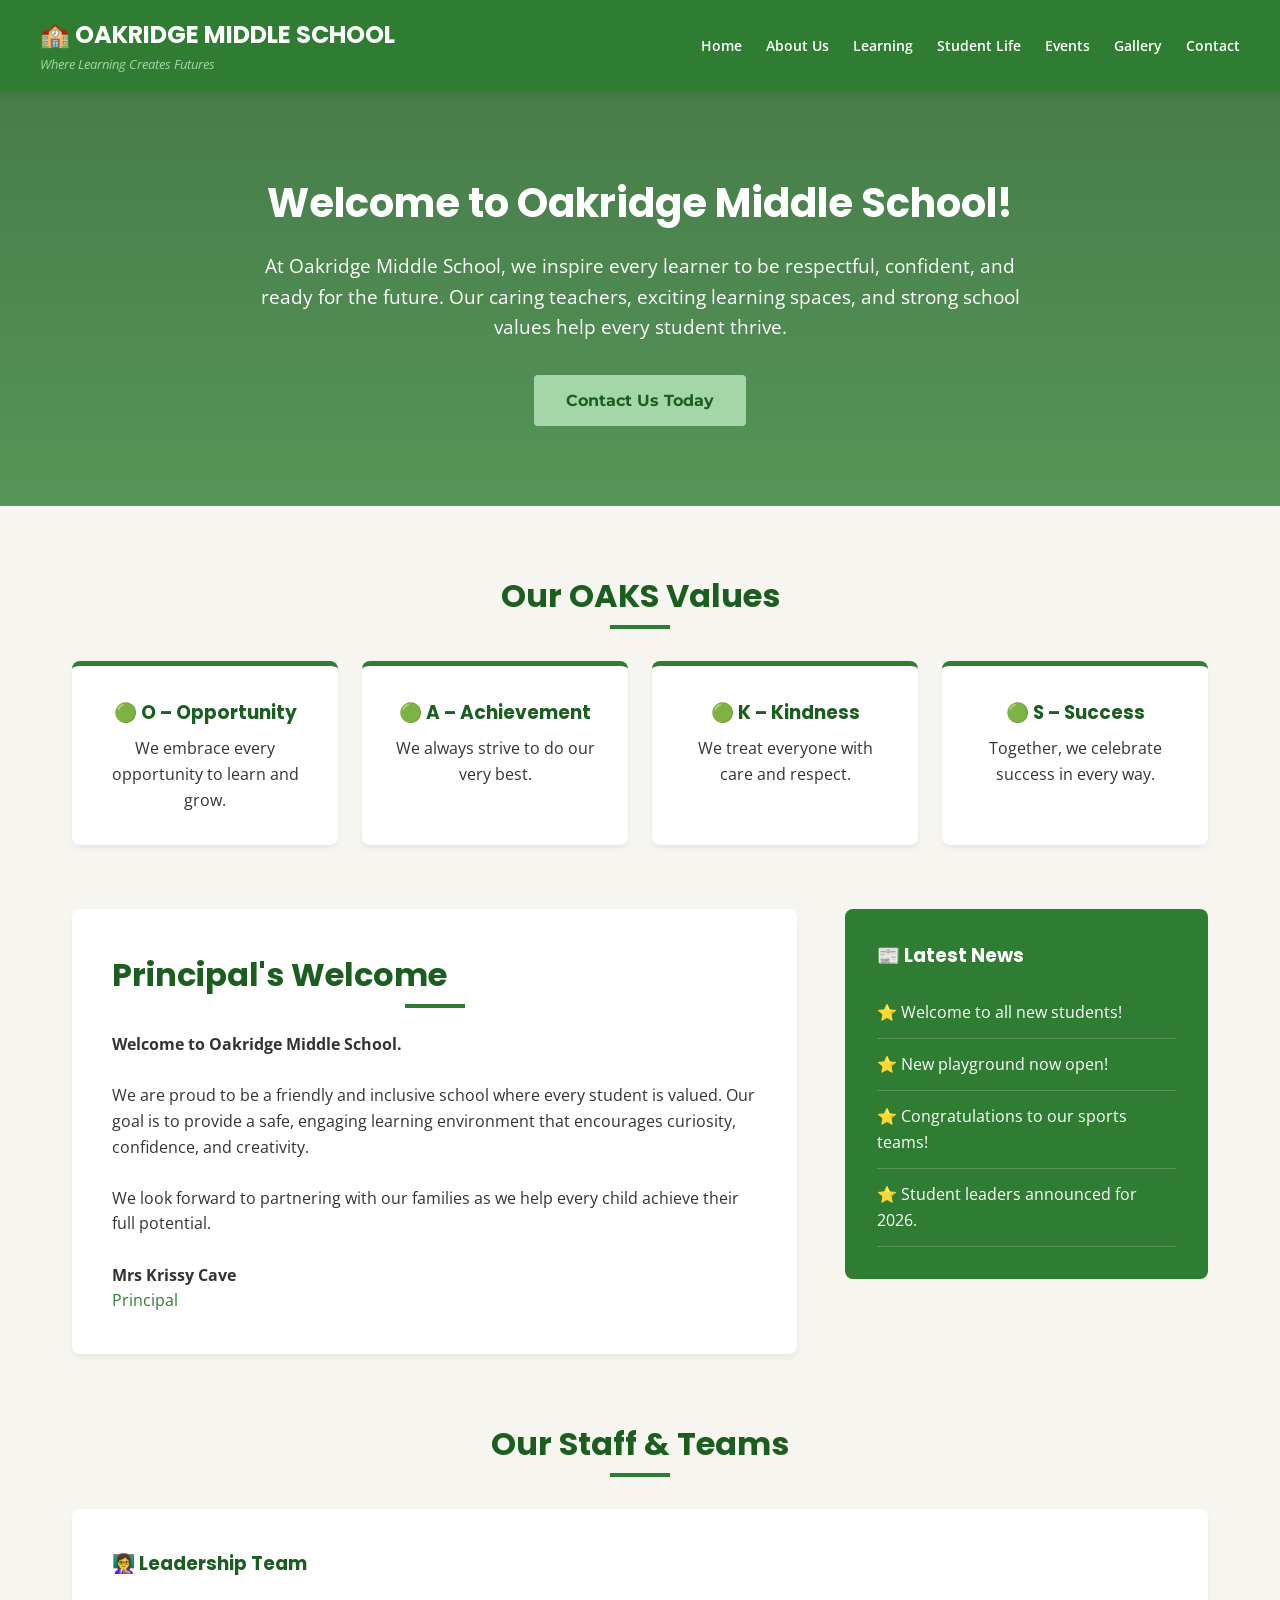
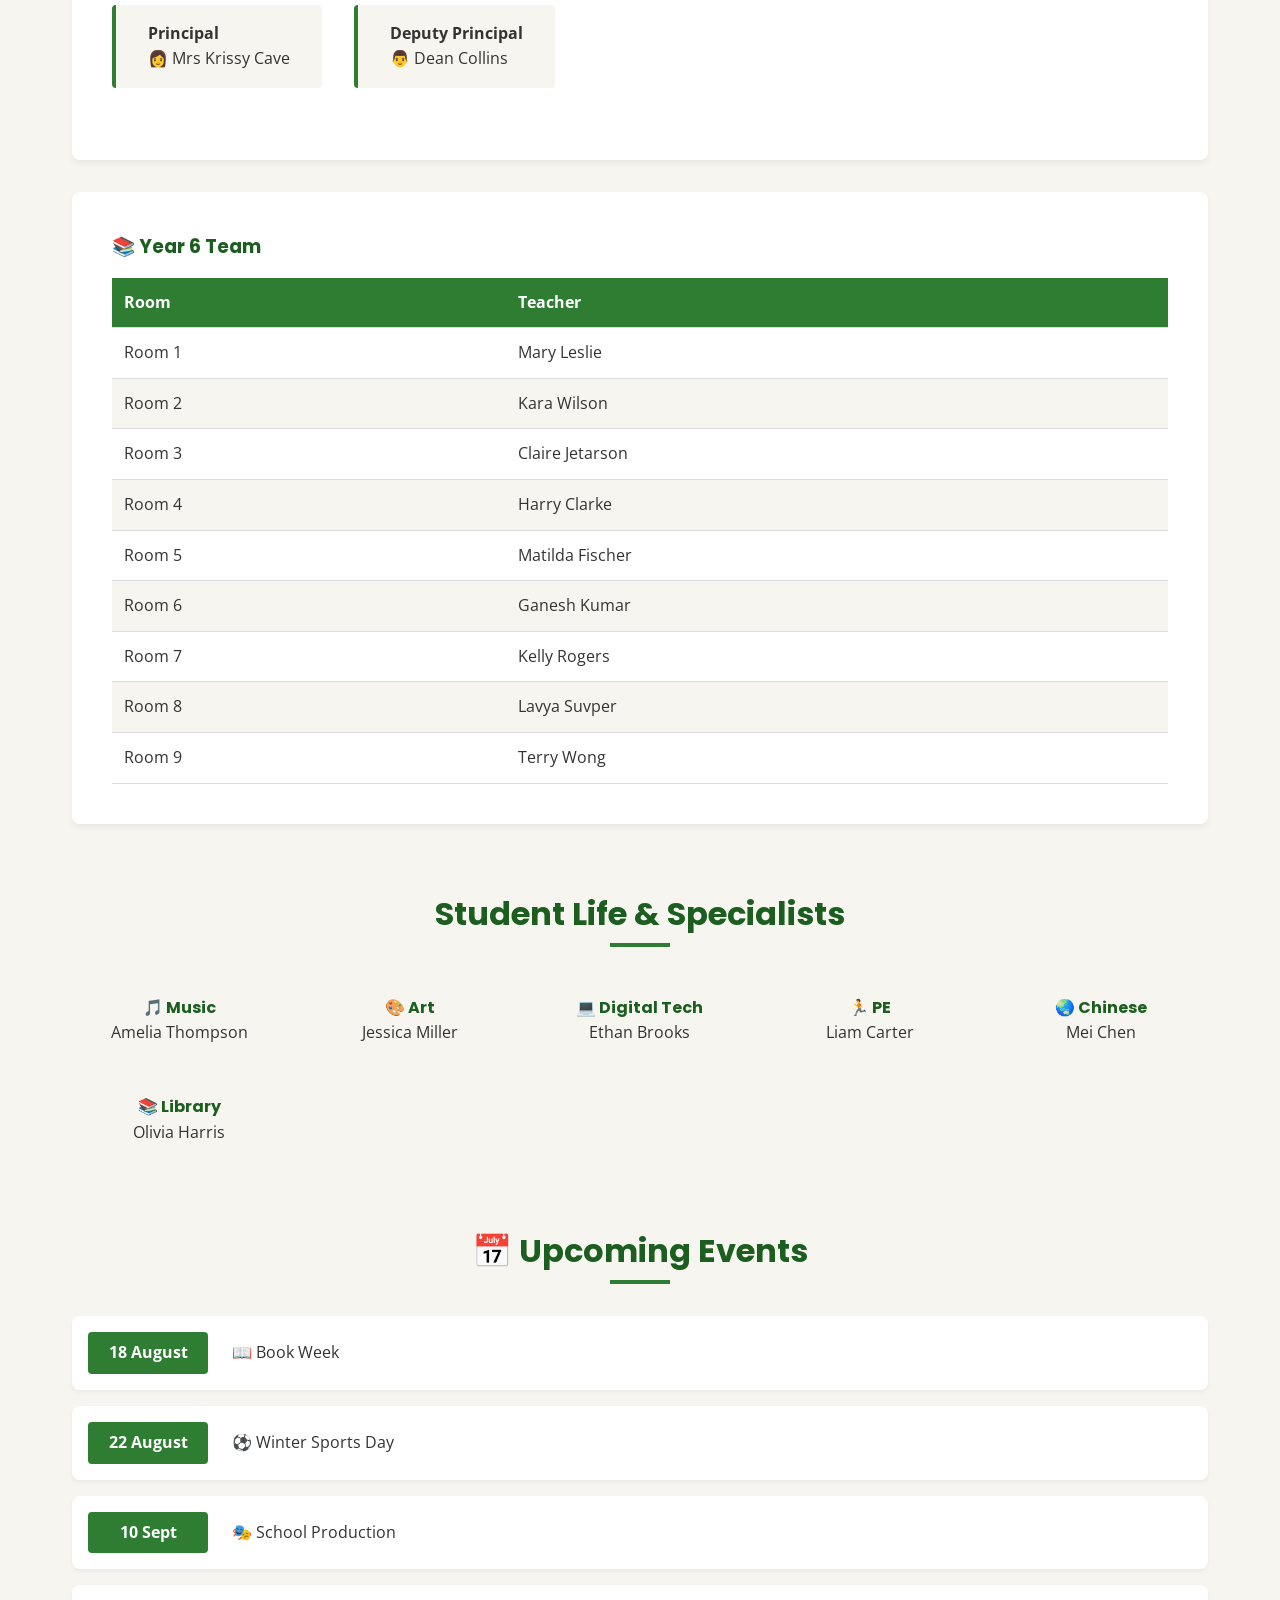
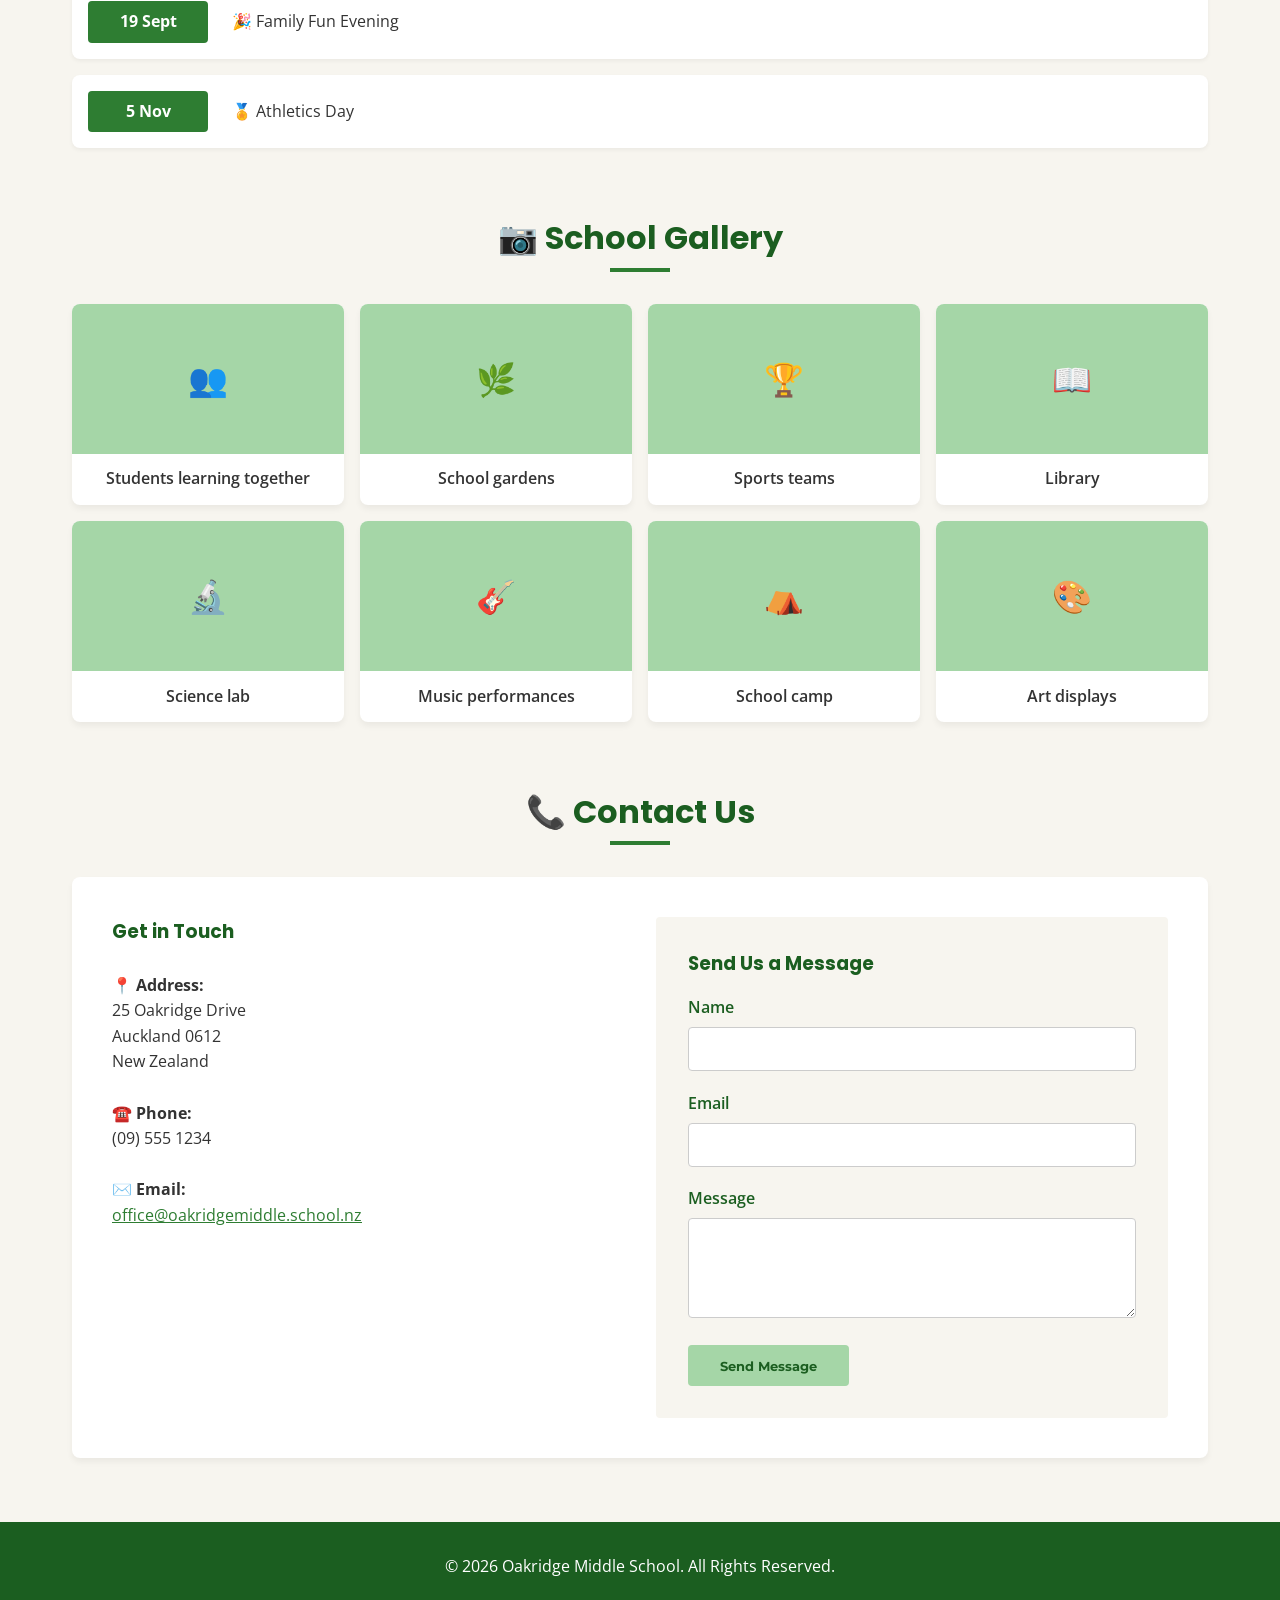
==== index.html @ cf8ebea4 "Add files via upload" ====
<!DOCTYPE html>
<html lang="en">
<head>
    <meta charset="UTF-8">
    <meta name="viewport" content="width=device-width, initial-scale=1.0">
    <title>Oakridge Middle School | Where Learning Creates Futures</title>
    <link rel="preconnect" href="https://fonts.googleapis.com">
    <link rel="preconnect" href="https://fonts.gstatic.com" crossorigin>
    <link href="https://fonts.googleapis.com/css2?family=Montserrat:wght@600&family=Open+Sans:wght@400;600&family=Poppins:wght@700&display=swap" rel="stylesheet">
    
    <style>
        /* CSS Reset & Variables */
        * {
            margin: 0;
            padding: 0;
            box-sizing: border-box;
        }
        
        :root {
            --forest-green: #2E7D32;
            --sage-green: #A5D6A7;
            --white: #FFFFFF;
            --dark-green: #1B5E20;
            --light-beige: #F7F5EF;
            --text-dark: #333333;
        }

        body {
            font-family: 'Open Sans', sans-serif;
            background-color: var(--light-beige);
            color: var(--text-dark);
            line-height: 1.6;
        }

        h1, h2, h3, h4 {
            font-family: 'Poppins', sans-serif;
            color: var(--dark-green);
        }

        /* Header & Navigation */
        header {
            background-color: var(--forest-green);
            color: var(--white);
            padding: 1rem 2rem;
            position: sticky;
            top: 0;
            z-index: 1000;
            box-shadow: 0 2px 10px rgba(0,0,0,0.1);
        }

        .header-container {
            display: flex;
            justify-content: space-between;
            align-items: center;
            max-width: 1200px;
            margin: 0 auto;
        }

        .logo h1 {
            color: var(--white);
            font-size: 1.5rem;
        }
        
        .logo p {
            font-size: 0.8rem;
            color: var(--sage-green);
            font-style: italic;
        }

        nav ul {
            display: flex;
            list-style: none;
            gap: 1.5rem;
        }

        nav a {
            color: var(--white);
            text-decoration: none;
            font-weight: 600;
            font-size: 0.9rem;
            transition: color 0.3s;
        }

        nav a:hover {
            color: var(--sage-green);
        }

        /* Hero Section */
        .hero {
            background: linear-gradient(rgba(27, 94, 32, 0.8), rgba(46, 125, 50, 0.8)), url('https://images.unsplash.com/photo-1541339907198-e08756dedf3f?ixlib=rb-4.0.3&auto=format&fit=crop&w=1200&q=80') no-repeat center center/cover;
            color: var(--white);
            text-align: center;
            padding: 5rem 2rem;
        }

        .hero h2 {
            color: var(--white);
            font-size: 2.5rem;
            margin-bottom: 1rem;
        }

        .hero p {
            font-size: 1.2rem;
            max-width: 800px;
            margin: 0 auto 2rem auto;
        }

        .btn {
            font-family: 'Montserrat', sans-serif;
            background-color: var(--sage-green);
            color: var(--dark-green);
            padding: 0.8rem 2rem;
            border: none;
            border-radius: 4px;
            text-decoration: none;
            font-weight: bold;
            cursor: pointer;
            transition: background 0.3s;
            display: inline-block;
        }

        .btn:hover {
            background-color: var(--white);
        }

        /* Main Content Structure */
        .container {
            max-width: 1200px;
            margin: 3rem auto;
            padding: 0 2rem;
        }

        section {
            margin-bottom: 4rem;
            scroll-margin-top: 100px; /* Helps with scrolling offsets */
        }

        .section-title {
            text-align: center;
            font-size: 2rem;
            margin-bottom: 2rem;
            position: relative;
            padding-bottom: 0.5rem;
        }

        .section-title::after {
            content: '';
            width: 60px;
            height: 4px;
            background-color: var(--forest-green);
            position: absolute;
            bottom: 0;
            left: 50%;
            transform: translateX(-50%);
        }

        /* Values Cards */
        .values-grid {
            display: grid;
            grid-template-columns: repeat(auto-fit, minmax(220px, 1fr));
            gap: 1.5rem;
            margin-top: 2rem;
        }

        .value-card {
            background-color: var(--white);
            padding: 2rem;
            border-radius: 8px;
            text-align: center;
            box-shadow: 0 4px 6px rgba(0,0,0,0.05);
            border-top: 5px solid var(--forest-green);
        }

        .value-card h3 {
            margin-bottom: 0.5rem;
        }

        /* Two Column Layout (Welcome & News) */
        .two-col {
            display: grid;
            grid-template-columns: 2fr 1fr;
            gap: 3rem;
        }

        @media (max-width: 768px) {
            .two-col { grid-template-columns: 1fr; }
            .header-container { flex-direction: column; gap: 1rem; text-align: center; }
            nav ul { flex-wrap: wrap; justify-content: center; }
        }

        .welcome-box {
            background: var(--white);
            padding: 2.5rem;
            border-radius: 8px;
            box-shadow: 0 4px 6px rgba(0,0,0,0.05);
        }

        .sidebar-box {
            background: var(--forest-green);
            color: var(--white);
            padding: 2rem;
            border-radius: 8px;
        }

        .sidebar-box h3 { color: var(--white); margin-bottom: 1rem; }
        
        .news-list { list-style: none; }
        .news-list li {
            padding: 0.8rem 0;
            border-bottom: 1px solid rgba(255,255,255,0.2);
        }

        /* Teams & Tables */
        .staff-section {
            background-color: var(--white);
            padding: 2.5rem;
            border-radius: 8px;
            box-shadow: 0 4px 6px rgba(0,0,0,0.05);
            margin-bottom: 2rem;
        }

        .leadership-display {
            display: flex;
            gap: 2rem;
            margin-bottom: 2rem;
            flex-wrap: wrap;
        }

        .leader-item {
            background: var(--light-beige);
            padding: 1rem 2rem;
            border-radius: 4px;
            border-left: 4px solid var(--forest-green);
        }

        .school-table {
            width: 100%;
            border-collapse: collapse;
            margin-top: 1rem;
        }

        .school-table th, .school-table td {
            padding: 0.75rem;
            text-align: left;
            border-bottom: 1px solid #ddd;
        }

        .school-table th {
            background-color: var(--forest-green);
            color: var(--white);
        }

        .school-table tr:nth-child(even) {
            background-color: var(--light-beige);
        }

        /* Specialist Teachers Grid */
        .specialist-grid {
            display: grid;
            grid-template-columns: repeat(auto-fit, minmax(180px, 1fr));
            gap: 1rem;
            margin-top: 1rem;
        }

        .spec-card {
            background: var(--light-beige);
            padding: 1rem;
            border-radius: 4px;
            text-align: center;
        }

        /* Events Timeline */
        .event-list {
            display: grid;
            gap: 1rem;
        }

        .event-item {
            display: flex;
            background: var(--white);
            padding: 1rem;
            border-radius: 8px;
            align-items: center;
            box-shadow: 0 2px 4px rgba(0,0,0,0.05);
        }

        .event-date {
            background: var(--forest-green);
            color: var(--white);
            padding: 0.5rem 1rem;
            border-radius: 4px;
            font-weight: bold;
            min-width: 120px;
            text-align: center;
            margin-right: 1.5rem;
        }

        /* Gallery Grid */
        .gallery-grid {
            display: grid;
            grid-template-columns: repeat(auto-fit, minmax(220px, 1fr));
            gap: 1rem;
        }

        .gallery-item {
            background: var(--white);
            border-radius: 8px;
            overflow: hidden;
            box-shadow: 0 4px 6px rgba(0,0,0,0.05);
            text-align: center;
        }

        .gallery-placeholder {
            background: var(--sage-green);
            height: 150px;
            display: flex;
            align-items: center;
            justify-content: center;
            color: var(--dark-green);
            font-size: 2rem;
        }

        .gallery-item p {
            padding: 0.8rem;
            font-weight: 600;
        }

        /* Contact & Footer */
        .contact-container {
            display: grid;
            grid-template-columns: 1fr 1fr;
            gap: 2rem;
            background: var(--white);
            padding: 2.5rem;
            border-radius: 8px;
            box-shadow: 0 4px 6px rgba(0,0,0,0.05);
        }

        @media (max-width: 768px) {
            .contact-container { grid-template-columns: 1fr; }
        }

        footer {
            background-color: var(--dark-green);
            color: var(--white);
            text-align: center;
            padding: 2rem;
            margin-top: 4rem;
        }

        /* Contact Form */
        .contact-form {
            background-color: var(--light-beige);
            padding: 2rem;
            border-radius: 4px;
        }

        .form-group {
            margin-bottom: 1.2rem;
        }

        .form-group label {
            display: block;
            font-weight: 600;
            margin-bottom: 0.4rem;
            color: var(--dark-green);
        }

        .form-group input,
        .form-group textarea {
            width: 100%;
            padding: 0.7rem;
            border: 1px solid #ccc;
            border-radius: 4px;
            font-family: 'Open Sans', sans-serif;
            font-size: 0.95rem;
        }

        .form-group textarea {
            resize: vertical;
            min-height: 100px;
        }

        .form-status {
            margin-top: 1rem;
            font-weight: 600;
            display: none;
        }

        .form-status.success { color: var(--forest-green); display: block; }
        .form-status.error { color: #c0392b; display: block; }
    </style>
</head>
<body>

    <header>
        <div class="header-container">
            <div class="logo">
                <h1>🏫 OAKRIDGE MIDDLE SCHOOL</h1>
                <p>Where Learning Creates Futures</p>
            </div>
            <nav>
                <ul>
                    <li><a href="#home">Home</a></li>
                    <li><a href="#about">About Us</a></li>
                    <li><a href="#learning">Learning</a></li>
                    <li><a href="#student-life">Student Life</a></li>
                    <li><a href="#events">Events</a></li>
                    <li><a href="#gallery">Gallery</a></li>
                    <li><a href="#contact">Contact</a></li>
                </ul>
            </nav>
        </div>
    </header>

    <section id="home" class="hero">
        <h2>Welcome to Oakridge Middle School!</h2>
        <p>At Oakridge Middle School, we inspire every learner to be respectful, confident, and ready for the future. Our caring teachers, exciting learning spaces, and strong school values help every student thrive.</p>
        <a href="#contact" class="btn">Contact Us Today</a>
    </section>

    <div class="container">

        <section>
            <h2 class="section-title">Our OAKS Values</h2>
            <div class="values-grid">
                <div class="value-card">
                    <h3>🟢 O – Opportunity</h3>
                    <p>We embrace every opportunity to learn and grow.</p>
                </div>
                <div class="value-card">
                    <h3>🟢 A – Achievement</h3>
                    <p>We always strive to do our very best.</p>
                </div>
                <div class="value-card">
                    <h3>🟢 K – Kindness</h3>
                    <p>We treat everyone with care and respect.</p>
                </div>
                <div class="value-card">
                    <h3>🟢 S – Success</h3>
                    <p>Together, we celebrate success in every way.</p>
                </div>
            </div>
        </section>

        <div class="two-col">
            <section id="about">
                <div class="welcome-box">
                    <h2 class="section-title" style="text-align: left; padding-bottom: 0.5rem; margin-bottom: 1.5rem;">Principal's Welcome</h2>
                    <p><strong>Welcome to Oakridge Middle School.</strong></p>
                    <br>
                    <p>We are proud to be a friendly and inclusive school where every student is valued. Our goal is to provide a safe, engaging learning environment that encourages curiosity, confidence, and creativity.</p>
                    <br>
                    <p>We look forward to partnering with our families as we help every child achieve their full potential.</p>
                    <br>
                    <p><strong>Mrs Krissy Cave</strong><br><span style="color: var(--forest-green);">Principal</span></p>
                </div>
            </section>

            <section id="news">
                <div class="sidebar-box">
                    <h3>📰 Latest News</h3>
                    <ul class="news-list">
                        <li>⭐ Welcome to all new students!</li>
                        <li>⭐ New playground now open!</li>
                        <li>⭐ Congratulations to our sports teams!</li>
                        <li>⭐ Student leaders announced for 2026.</li>
                    </ul>
                </div>
            </section>
        </div>

        <section id="learning">
            <h2 class="section-title">Our Staff & Teams</h2>
            
            <div class="staff-section">
                <h3>👩‍🏫 Leadership Team</h3>
                <br>
                <div class="leadership-display">
                    <div class="leader-item">
                        <strong>Principal</strong>
                        <p>👩 Mrs Krissy Cave</p>
                    </div>
                    <div class="leader-item">
                        <strong>Deputy Principal</strong>
                        <p>👨 Dean Collins</p>
                    </div>
                </div>
            </div>

            <div class="staff-section">
                <h3>📚 Year 6 Team</h3>
                <table class="school-table">
                    <thead>
                        <tr>
                            <th>Room</th>
                            <th>Teacher</th>
                        </tr>
                    </thead>
                    <tbody>
                        <tr><td>Room 1</td><td>Mary Leslie</td></tr>
                        <tr><td>Room 2</td><td>Kara Wilson</td></tr>
                        <tr><td>Room 3</td><td>Claire Jetarson</td></tr>
                        <tr><td>Room 4</td><td>Harry Clarke</td></tr>
                        <tr><td>Room 5</td><td>Matilda Fischer</td></tr>
                        <tr><td>Room 6</td><td>Ganesh Kumar</td></tr>
                        <tr><td>Room 7</td><td>Kelly Rogers</td></tr>
                        <tr><td>Room 8</td><td>Lavya Suvper</td></tr>
                        <tr><td>Room 9</td><td>Terry Wong</td></tr>
                    </tbody>
                </table>
            </div>
        </section>

        <section id="student-life">
            <h2 class="section-title">Student Life & Specialists</h2>
            <div class="specialist-grid">
                <div class="spec-card"><h4>🎵 Music</h4><p>Amelia Thompson</p></div>
                <div class="spec-card"><h4>🎨 Art</h4><p>Jessica Miller</p></div>
                <div class="spec-card"><h4>💻 Digital Tech</h4><p>Ethan Brooks</p></div>
                <div class="spec-card"><h4>🏃 PE</h4><p>Liam Carter</p></div>
                <div class="spec-card"><h4>🌏 Chinese</h4><p>Mei Chen</p></div>
                <div class="spec-card"><h4>📚 Library</h4><p>Olivia Harris</p></div>
            </div>
        </section>

        <section id="events">
            <h2 class="section-title">📅 Upcoming Events</h2>
            <div class="event-list">
                <div class="event-item">
                    <div class="event-date">18 August</div>
                    <div class="event-desc">📖 Book Week</div>
                </div>
                <div class="event-item">
                    <div class="event-date">22 August</div>
                    <div class="event-desc">⚽ Winter Sports Day</div>
                </div>
                <div class="event-item">
                    <div class="event-date">10 Sept</div>
                    <div class="event-desc">🎭 School Production</div>
                </div>
                <div class="event-item">
                    <div class="event-date">19 Sept</div>
                    <div class="event-desc">🎉 Family Fun Evening</div>
                </div>
                <div class="event-item">
                    <div class="event-date">5 Nov</div>
                    <div class="event-desc">🏅 Athletics Day</div>
                </div>
            </div>
        </section>

        <section id="gallery">
            <h2 class="section-title">📷 School Gallery</h2>
            <div class="gallery-grid">
                <div class="gallery-item"><div class="gallery-placeholder">👥</div><p>Students learning together</p></div>
                <div class="gallery-item"><div class="gallery-placeholder">🌿</div><p>School gardens</p></div>
                <div class="gallery-item"><div class="gallery-placeholder">🏆</div><p>Sports teams</p></div>
                <div class="gallery-item"><div class="gallery-placeholder">📖</div><p>Library</p></div>
                <div class="gallery-item"><div class="gallery-placeholder">🔬</div><p>Science lab</p></div>
                <div class="gallery-item"><div class="gallery-placeholder">🎸</div><p>Music performances</p></div>
                <div class="gallery-item"><div class="gallery-placeholder">⛺</div><p>School camp</p></div>
                <div class="gallery-item"><div class="gallery-placeholder">🎨</div><p>Art displays</p></div>
            </div>
        </section>

        <section id="contact">
            <h2 class="section-title">📞 Contact Us</h2>
            <div class="contact-container">
                <div>
                    <h3>Get in Touch</h3>
                    <br>
                    <p><strong>📍 Address:</strong><br>25 Oakridge Drive<br>Auckland 0612<br>New Zealand</p>
                    <br>
                    <p><strong>☎️ Phone:</strong><br>(09) 555 1234</p>
                    <br>
                    <p><strong>✉️ Email:</strong><br><a href="mailto:office@oakridgemiddle.school.nz" style="color: var(--forest-green);">office@oakridgemiddle.school.nz</a></p>
                </div>
                <div class="contact-form">
                    <h3 style="margin-bottom: 1rem;">Send Us a Message</h3>
                    <form id="contactForm" action="https://formspree.io/f/mlgykoay" method="POST">
                        <div class="form-group">
                            <label for="name">Name</label>
                            <input type="text" id="name" name="name" required>
                        </div>
                        <div class="form-group">
                            <label for="email">Email</label>
                            <input type="email" id="email" name="email" required>
                        </div>
                        <div class="form-group">
                            <label for="message">Message</label>
                            <textarea id="message" name="message" required></textarea>
                        </div>
                        <button type="submit" class="btn">Send Message</button>
                        <p id="formStatus" class="form-status"></p>
                    </form>
                </div>
            </div>
        </section>

    </div>

    <footer>
        <p>&copy; 2026 Oakridge Middle School. All Rights Reserved.</p>
    </footer>

    <script>
        const form = document.getElementById('contactForm');
        const status = document.getElementById('formStatus');

        form.addEventListener('submit', async function (e) {
            e.preventDefault();
            const data = new FormData(form);
            status.className = 'form-status';
            status.textContent = '';

            try {
                const response = await fetch(form.action, {
                    method: 'POST',
                    body: data,
                    headers: { 'Accept': 'application/json' }
                });

                if (response.ok) {
                    status.textContent = "Thanks! Your message has been sent — we'll get back to you soon.";
                    status.className = 'form-status success';
                    form.reset();
                } else {
                    status.textContent = "Something went wrong. Please try again or email us directly.";
                    status.className = 'form-status error';
                }
            } catch (err) {
                status.textContent = "Something went wrong. Please try again or email us directly.";
                status.className = 'form-status error';
            }
        });
    </script>

</body>
</html>
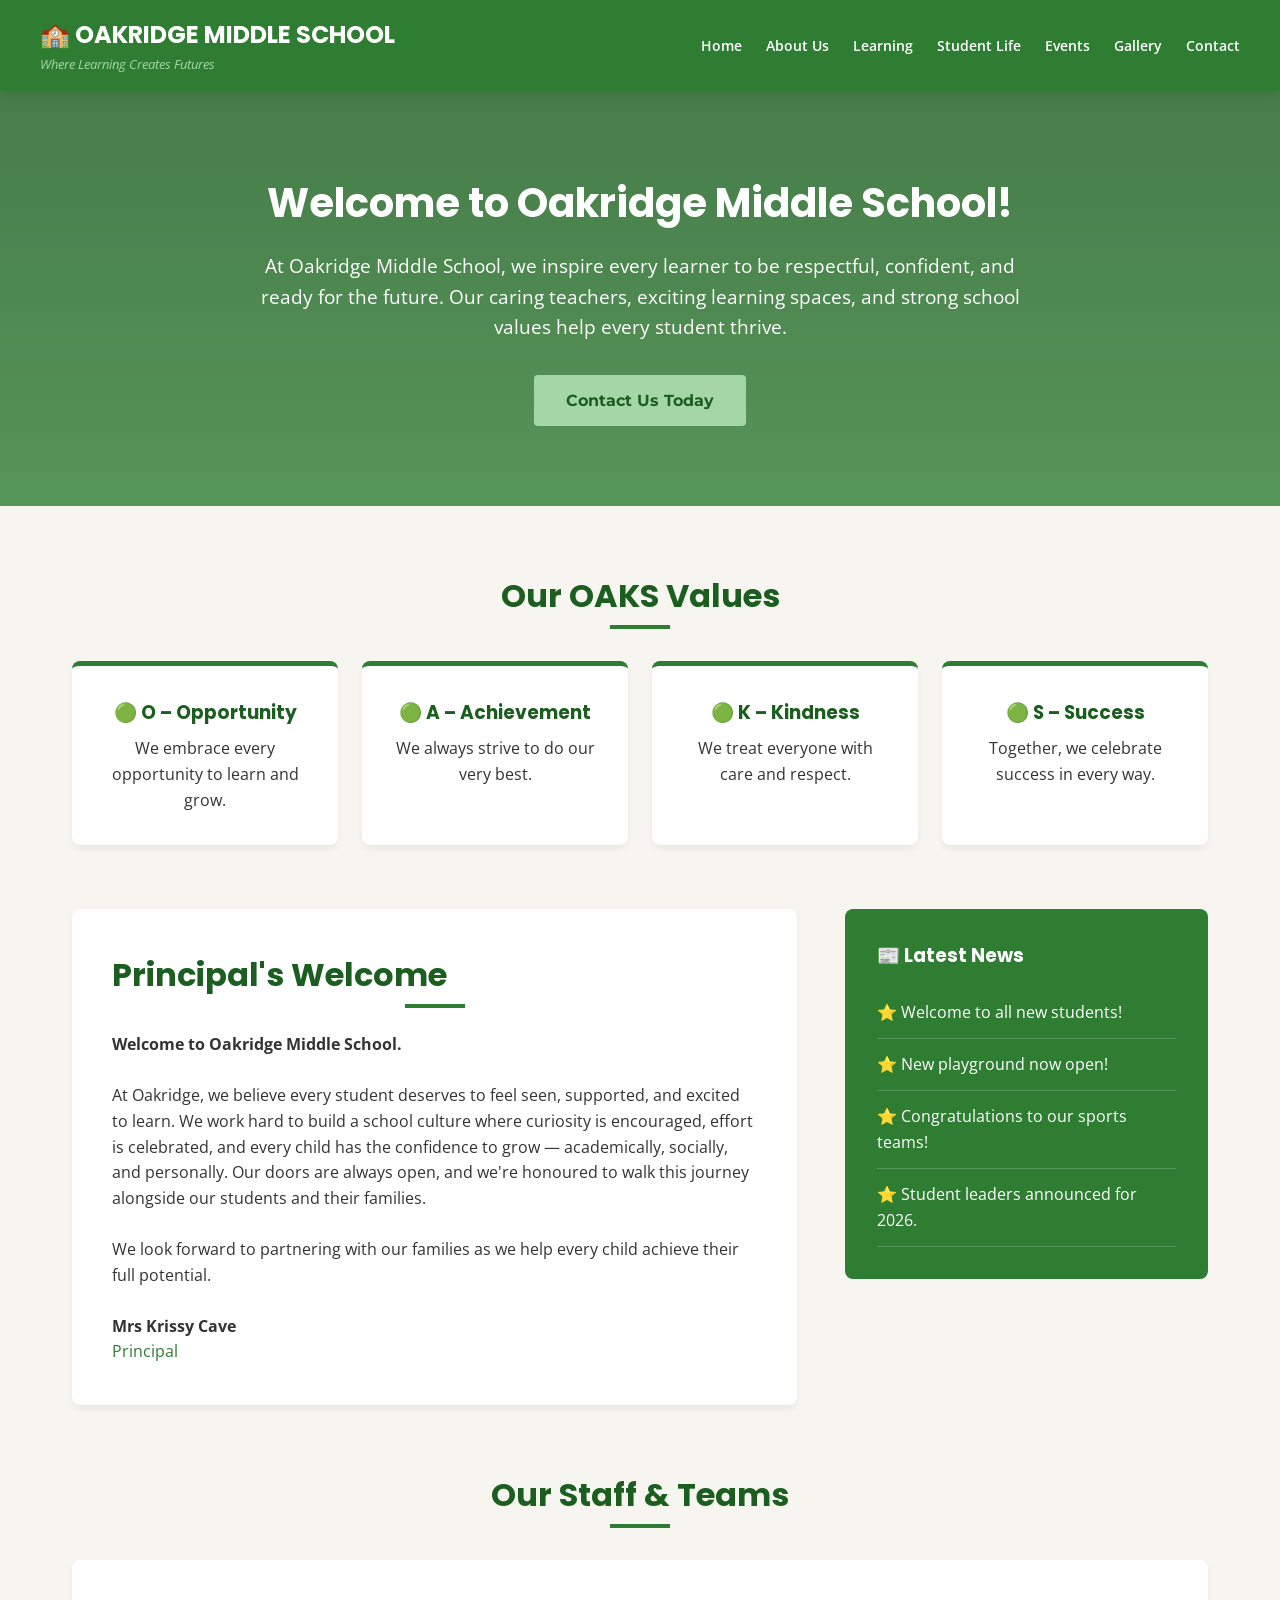
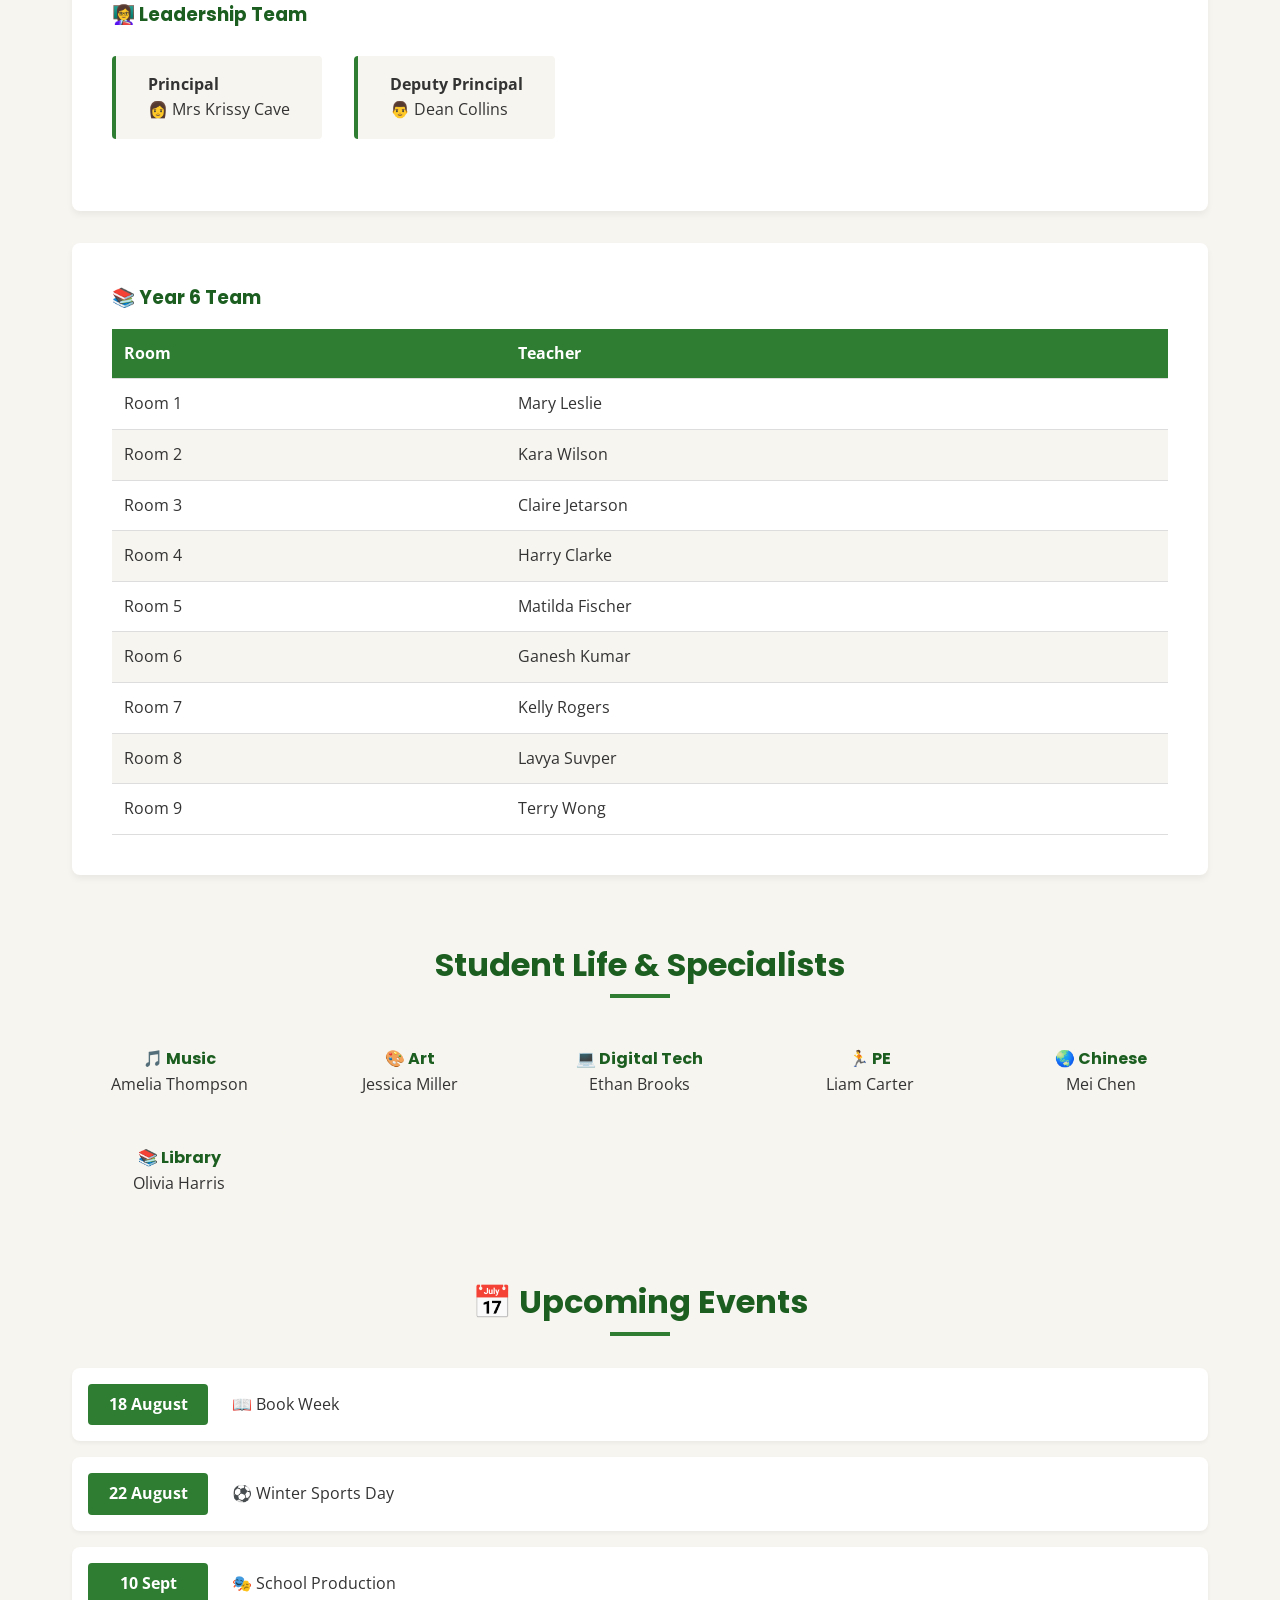
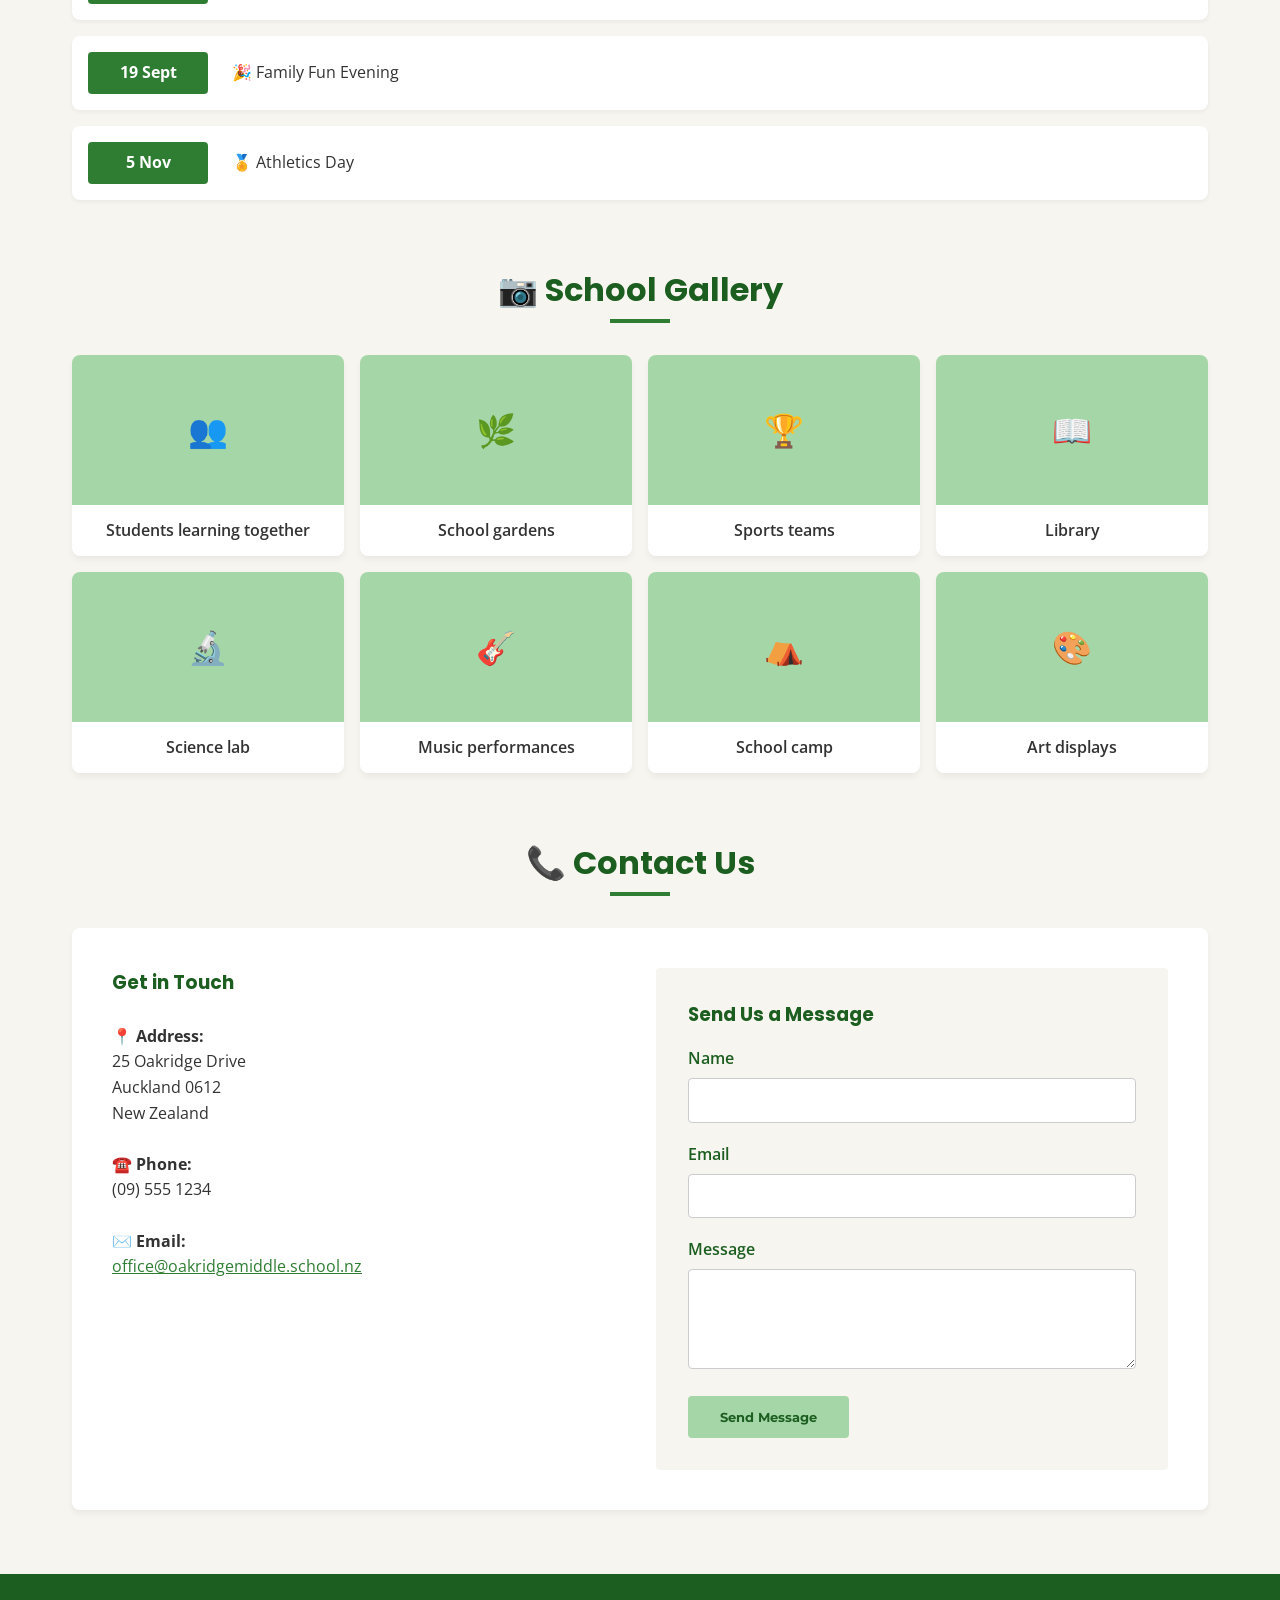
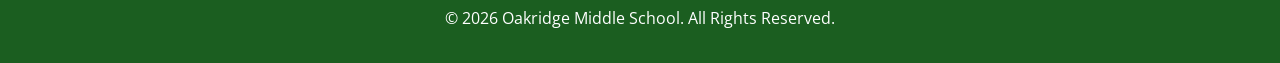
==== commit 957b7466: "Update index.html" ====
--- a/index.html
+++ b/index.html
@@ -449,7 +449,7 @@
                     <h2 class="section-title" style="text-align: left; padding-bottom: 0.5rem; margin-bottom: 1.5rem;">Principal's Welcome</h2>
                     <p><strong>Welcome to Oakridge Middle School.</strong></p>
                     <br>
-                    <p>We are proud to be a friendly and inclusive school where every student is valued. Our goal is to provide a safe, engaging learning environment that encourages curiosity, confidence, and creativity.</p>
+                    <p>At Oakridge, we believe every student deserves to feel seen, supported, and excited to learn. We work hard to build a school culture where curiosity is encouraged, effort is celebrated, and every child has the confidence to grow — academically, socially, and personally. Our doors are always open, and we're honoured to walk this journey alongside our students and their families.</p>
                     <br>
                     <p>We look forward to partnering with our families as we help every child achieve their full potential.</p>
                     <br>
@@ -637,4 +637,4 @@
     </script>
 
 </body>
-</html>+</html>
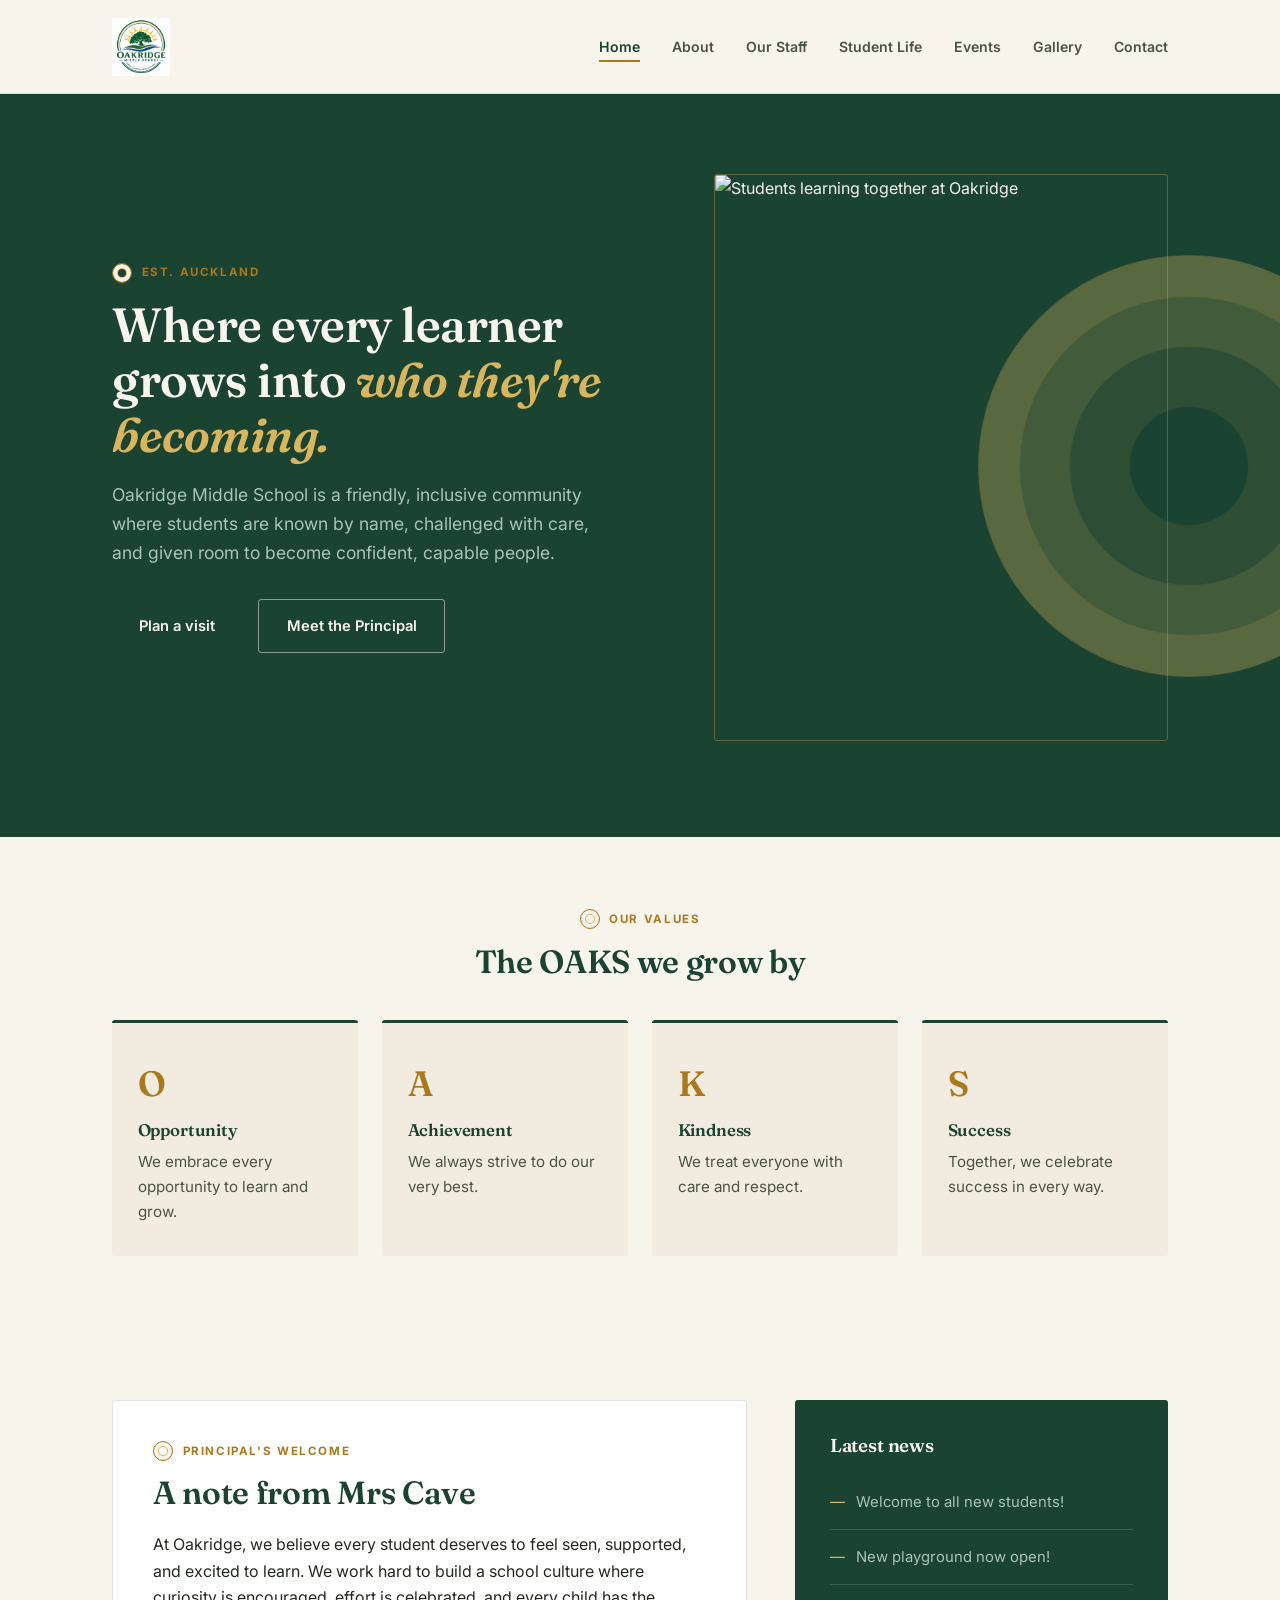
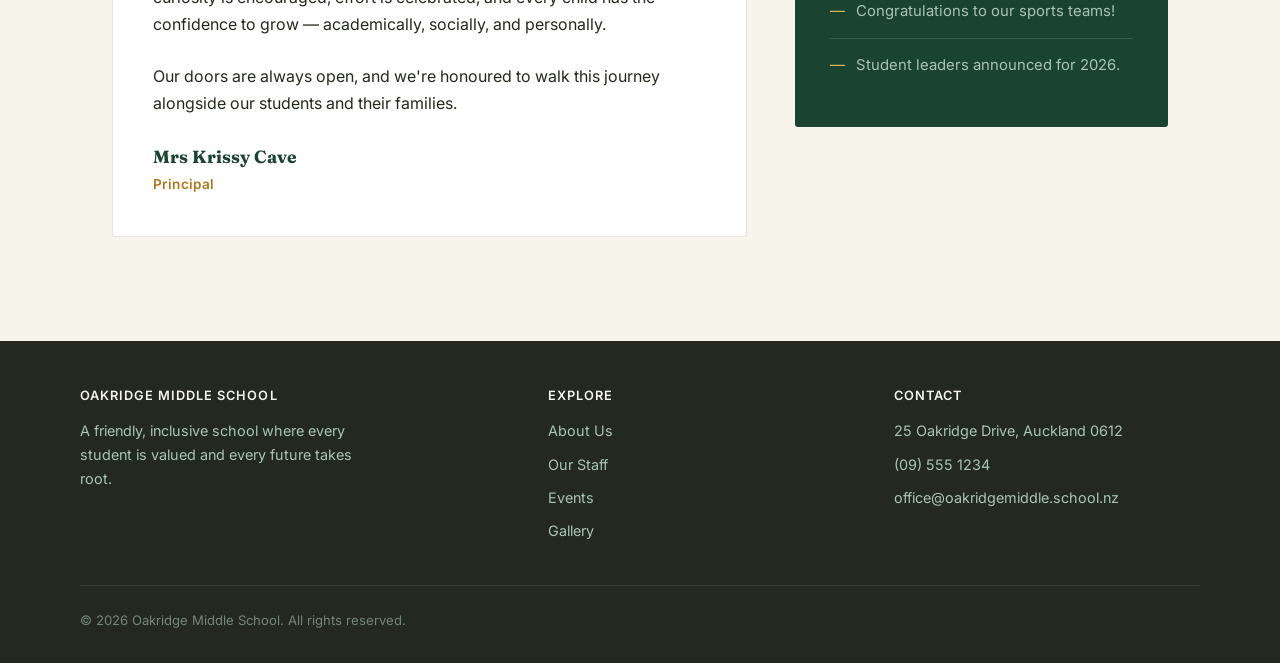
==== commit 01eb9633: "added assets" ====
--- a/index.html
+++ b/index.html
@@ -1,640 +1,137 @@
 <!DOCTYPE html>
 <html lang="en">
 <head>
-    <meta charset="UTF-8">
-    <meta name="viewport" content="width=device-width, initial-scale=1.0">
-    <title>Oakridge Middle School | Where Learning Creates Futures</title>
-    <link rel="preconnect" href="https://fonts.googleapis.com">
-    <link rel="preconnect" href="https://fonts.gstatic.com" crossorigin>
-    <link href="https://fonts.googleapis.com/css2?family=Montserrat:wght@600&family=Open+Sans:wght@400;600&family=Poppins:wght@700&display=swap" rel="stylesheet">
-    
-    <style>
-        /* CSS Reset & Variables */
-        * {
-            margin: 0;
-            padding: 0;
-            box-sizing: border-box;
-        }
-        
-        :root {
-            --forest-green: #2E7D32;
-            --sage-green: #A5D6A7;
-            --white: #FFFFFF;
-            --dark-green: #1B5E20;
-            --light-beige: #F7F5EF;
-            --text-dark: #333333;
-        }
-
-        body {
-            font-family: 'Open Sans', sans-serif;
-            background-color: var(--light-beige);
-            color: var(--text-dark);
-            line-height: 1.6;
-        }
-
-        h1, h2, h3, h4 {
-            font-family: 'Poppins', sans-serif;
-            color: var(--dark-green);
-        }
-
-        /* Header & Navigation */
-        header {
-            background-color: var(--forest-green);
-            color: var(--white);
-            padding: 1rem 2rem;
-            position: sticky;
-            top: 0;
-            z-index: 1000;
-            box-shadow: 0 2px 10px rgba(0,0,0,0.1);
-        }
-
-        .header-container {
-            display: flex;
-            justify-content: space-between;
-            align-items: center;
-            max-width: 1200px;
-            margin: 0 auto;
-        }
-
-        .logo h1 {
-            color: var(--white);
-            font-size: 1.5rem;
-        }
-        
-        .logo p {
-            font-size: 0.8rem;
-            color: var(--sage-green);
-            font-style: italic;
-        }
-
-        nav ul {
-            display: flex;
-            list-style: none;
-            gap: 1.5rem;
-        }
-
-        nav a {
-            color: var(--white);
-            text-decoration: none;
-            font-weight: 600;
-            font-size: 0.9rem;
-            transition: color 0.3s;
-        }
-
-        nav a:hover {
-            color: var(--sage-green);
-        }
-
-        /* Hero Section */
-        .hero {
-            background: linear-gradient(rgba(27, 94, 32, 0.8), rgba(46, 125, 50, 0.8)), url('https://images.unsplash.com/photo-1541339907198-e08756dedf3f?ixlib=rb-4.0.3&auto=format&fit=crop&w=1200&q=80') no-repeat center center/cover;
-            color: var(--white);
-            text-align: center;
-            padding: 5rem 2rem;
-        }
-
-        .hero h2 {
-            color: var(--white);
-            font-size: 2.5rem;
-            margin-bottom: 1rem;
-        }
-
-        .hero p {
-            font-size: 1.2rem;
-            max-width: 800px;
-            margin: 0 auto 2rem auto;
-        }
-
-        .btn {
-            font-family: 'Montserrat', sans-serif;
-            background-color: var(--sage-green);
-            color: var(--dark-green);
-            padding: 0.8rem 2rem;
-            border: none;
-            border-radius: 4px;
-            text-decoration: none;
-            font-weight: bold;
-            cursor: pointer;
-            transition: background 0.3s;
-            display: inline-block;
-        }
-
-        .btn:hover {
-            background-color: var(--white);
-        }
-
-        /* Main Content Structure */
-        .container {
-            max-width: 1200px;
-            margin: 3rem auto;
-            padding: 0 2rem;
-        }
-
-        section {
-            margin-bottom: 4rem;
-            scroll-margin-top: 100px; /* Helps with scrolling offsets */
-        }
-
-        .section-title {
-            text-align: center;
-            font-size: 2rem;
-            margin-bottom: 2rem;
-            position: relative;
-            padding-bottom: 0.5rem;
-        }
-
-        .section-title::after {
-            content: '';
-            width: 60px;
-            height: 4px;
-            background-color: var(--forest-green);
-            position: absolute;
-            bottom: 0;
-            left: 50%;
-            transform: translateX(-50%);
-        }
-
-        /* Values Cards */
-        .values-grid {
-            display: grid;
-            grid-template-columns: repeat(auto-fit, minmax(220px, 1fr));
-            gap: 1.5rem;
-            margin-top: 2rem;
-        }
-
-        .value-card {
-            background-color: var(--white);
-            padding: 2rem;
-            border-radius: 8px;
-            text-align: center;
-            box-shadow: 0 4px 6px rgba(0,0,0,0.05);
-            border-top: 5px solid var(--forest-green);
-        }
-
-        .value-card h3 {
-            margin-bottom: 0.5rem;
-        }
-
-        /* Two Column Layout (Welcome & News) */
-        .two-col {
-            display: grid;
-            grid-template-columns: 2fr 1fr;
-            gap: 3rem;
-        }
-
-        @media (max-width: 768px) {
-            .two-col { grid-template-columns: 1fr; }
-            .header-container { flex-direction: column; gap: 1rem; text-align: center; }
-            nav ul { flex-wrap: wrap; justify-content: center; }
-        }
-
-        .welcome-box {
-            background: var(--white);
-            padding: 2.5rem;
-            border-radius: 8px;
-            box-shadow: 0 4px 6px rgba(0,0,0,0.05);
-        }
-
-        .sidebar-box {
-            background: var(--forest-green);
-            color: var(--white);
-            padding: 2rem;
-            border-radius: 8px;
-        }
-
-        .sidebar-box h3 { color: var(--white); margin-bottom: 1rem; }
-        
-        .news-list { list-style: none; }
-        .news-list li {
-            padding: 0.8rem 0;
-            border-bottom: 1px solid rgba(255,255,255,0.2);
-        }
-
-        /* Teams & Tables */
-        .staff-section {
-            background-color: var(--white);
-            padding: 2.5rem;
-            border-radius: 8px;
-            box-shadow: 0 4px 6px rgba(0,0,0,0.05);
-            margin-bottom: 2rem;
-        }
-
-        .leadership-display {
-            display: flex;
-            gap: 2rem;
-            margin-bottom: 2rem;
-            flex-wrap: wrap;
-        }
-
-        .leader-item {
-            background: var(--light-beige);
-            padding: 1rem 2rem;
-            border-radius: 4px;
-            border-left: 4px solid var(--forest-green);
-        }
-
-        .school-table {
-            width: 100%;
-            border-collapse: collapse;
-            margin-top: 1rem;
-        }
-
-        .school-table th, .school-table td {
-            padding: 0.75rem;
-            text-align: left;
-            border-bottom: 1px solid #ddd;
-        }
-
-        .school-table th {
-            background-color: var(--forest-green);
-            color: var(--white);
-        }
-
-        .school-table tr:nth-child(even) {
-            background-color: var(--light-beige);
-        }
-
-        /* Specialist Teachers Grid */
-        .specialist-grid {
-            display: grid;
-            grid-template-columns: repeat(auto-fit, minmax(180px, 1fr));
-            gap: 1rem;
-            margin-top: 1rem;
-        }
-
-        .spec-card {
-            background: var(--light-beige);
-            padding: 1rem;
-            border-radius: 4px;
-            text-align: center;
-        }
-
-        /* Events Timeline */
-        .event-list {
-            display: grid;
-            gap: 1rem;
-        }
-
-        .event-item {
-            display: flex;
-            background: var(--white);
-            padding: 1rem;
-            border-radius: 8px;
-            align-items: center;
-            box-shadow: 0 2px 4px rgba(0,0,0,0.05);
-        }
-
-        .event-date {
-            background: var(--forest-green);
-            color: var(--white);
-            padding: 0.5rem 1rem;
-            border-radius: 4px;
-            font-weight: bold;
-            min-width: 120px;
-            text-align: center;
-            margin-right: 1.5rem;
-        }
-
-        /* Gallery Grid */
-        .gallery-grid {
-            display: grid;
-            grid-template-columns: repeat(auto-fit, minmax(220px, 1fr));
-            gap: 1rem;
-        }
-
-        .gallery-item {
-            background: var(--white);
-            border-radius: 8px;
-            overflow: hidden;
-            box-shadow: 0 4px 6px rgba(0,0,0,0.05);
-            text-align: center;
-        }
-
-        .gallery-placeholder {
-            background: var(--sage-green);
-            height: 150px;
-            display: flex;
-            align-items: center;
-            justify-content: center;
-            color: var(--dark-green);
-            font-size: 2rem;
-        }
-
-        .gallery-item p {
-            padding: 0.8rem;
-            font-weight: 600;
-        }
-
-        /* Contact & Footer */
-        .contact-container {
-            display: grid;
-            grid-template-columns: 1fr 1fr;
-            gap: 2rem;
-            background: var(--white);
-            padding: 2.5rem;
-            border-radius: 8px;
-            box-shadow: 0 4px 6px rgba(0,0,0,0.05);
-        }
-
-        @media (max-width: 768px) {
-            .contact-container { grid-template-columns: 1fr; }
-        }
-
-        footer {
-            background-color: var(--dark-green);
-            color: var(--white);
-            text-align: center;
-            padding: 2rem;
-            margin-top: 4rem;
-        }
-
-        /* Contact Form */
-        .contact-form {
-            background-color: var(--light-beige);
-            padding: 2rem;
-            border-radius: 4px;
-        }
-
-        .form-group {
-            margin-bottom: 1.2rem;
-        }
-
-        .form-group label {
-            display: block;
-            font-weight: 600;
-            margin-bottom: 0.4rem;
-            color: var(--dark-green);
-        }
-
-        .form-group input,
-        .form-group textarea {
-            width: 100%;
-            padding: 0.7rem;
-            border: 1px solid #ccc;
-            border-radius: 4px;
-            font-family: 'Open Sans', sans-serif;
-            font-size: 0.95rem;
-        }
-
-        .form-group textarea {
-            resize: vertical;
-            min-height: 100px;
-        }
-
-        .form-status {
-            margin-top: 1rem;
-            font-weight: 600;
-            display: none;
-        }
-
-        .form-status.success { color: var(--forest-green); display: block; }
-        .form-status.error { color: #c0392b; display: block; }
-    </style>
+<meta charset="UTF-8">
+<meta name="viewport" content="width=device-width, initial-scale=1.0">
+<title>Oakridge Middle School | Where Learning Creates Futures</title>
+<meta name="description" content="Oakridge Middle School — a friendly, inclusive school in Auckland where every student is known, supported, and encouraged to grow.">
+<link rel="stylesheet" href="styles.css">
 </head>
 <body>
 
-    <header>
-        <div class="header-container">
-            <div class="logo">
-                <h1>🏫 OAKRIDGE MIDDLE SCHOOL</h1>
-                <p>Where Learning Creates Futures</p>
-            </div>
-            <nav>
-                <ul>
-                    <li><a href="#home">Home</a></li>
-                    <li><a href="#about">About Us</a></li>
-                    <li><a href="#learning">Learning</a></li>
-                    <li><a href="#student-life">Student Life</a></li>
-                    <li><a href="#events">Events</a></li>
-                    <li><a href="#gallery">Gallery</a></li>
-                    <li><a href="#contact">Contact</a></li>
-                </ul>
-            </nav>
-        </div>
-    </header>
+<header>
+  <div class="header-inner">
+    <a href="index.html" class="brand">
+      <img src="assets/logo.png" alt="Oakridge Middle School logo" class="brand-logo">
+    </a>
+    <button class="nav-toggle" aria-label="Toggle menu">☰</button>
+    <nav>
+      <ul>
+        <li><a href="index.html" class="active">Home</a></li>
+        <li><a href="about.html">About</a></li>
+        <li><a href="staff.html">Our Staff</a></li>
+        <li><a href="student-life.html">Student Life</a></li>
+        <li><a href="events.html">Events</a></li>
+        <li><a href="gallery.html">Gallery</a></li>
+        <li><a href="contact.html">Contact</a></li>
+      </ul>
+    </nav>
+  </div>
+</header>
 
-    <section id="home" class="hero">
-        <h2>Welcome to Oakridge Middle School!</h2>
-        <p>At Oakridge Middle School, we inspire every learner to be respectful, confident, and ready for the future. Our caring teachers, exciting learning spaces, and strong school values help every student thrive.</p>
-        <a href="#contact" class="btn">Contact Us Today</a>
-    </section>
+<section class="hero">
+  <div class="hero-inner">
+    <div>
+      <div class="ring-mark">Est. Auckland</div>
+      <h2>Where every learner grows into <em>who they're becoming.</em></h2>
+      <p>Oakridge Middle School is a friendly, inclusive community where students are known by name, challenged with care, and given room to become confident, capable people.</p>
+      <div class="hero-actions">
+        <a href="contact.html" class="btn">Plan a visit</a>
+        <a href="about.html" class="btn btn-outline" style="color: var(--paper); border-color: rgba(247,244,236,0.5);">Meet the Principal</a>
+      </div>
+    </div>
+    <div class="hero-figure">
+      <img src="https://images.unsplash.com/photo-1541339907198-e08756dedf3f?ixlib=rb-4.0.3&auto=format&fit=crop&w=800&q=80" alt="Students learning together at Oakridge">
+    </div>
+  </div>
+</section>
 
-    <div class="container">
+<div class="wrap">
 
-        <section>
-            <h2 class="section-title">Our OAKS Values</h2>
-            <div class="values-grid">
-                <div class="value-card">
-                    <h3>🟢 O – Opportunity</h3>
-                    <p>We embrace every opportunity to learn and grow.</p>
-                </div>
-                <div class="value-card">
-                    <h3>🟢 A – Achievement</h3>
-                    <p>We always strive to do our very best.</p>
-                </div>
-                <div class="value-card">
-                    <h3>🟢 K – Kindness</h3>
-                    <p>We treat everyone with care and respect.</p>
-                </div>
-                <div class="value-card">
-                    <h3>🟢 S – Success</h3>
-                    <p>Together, we celebrate success in every way.</p>
-                </div>
-            </div>
-        </section>
+  <section>
+    <div class="section-head center">
+      <div class="ring-mark" style="justify-content:center;">Our values</div>
+      <h2 class="section-title">The OAKS we grow by</h2>
+    </div>
+    <div class="values-grid">
+      <div class="value-card">
+        <span class="value-letter">O</span>
+        <h3>Opportunity</h3>
+        <p>We embrace every opportunity to learn and grow.</p>
+      </div>
+      <div class="value-card">
+        <span class="value-letter">A</span>
+        <h3>Achievement</h3>
+        <p>We always strive to do our very best.</p>
+      </div>
+      <div class="value-card">
+        <span class="value-letter">K</span>
+        <h3>Kindness</h3>
+        <p>We treat everyone with care and respect.</p>
+      </div>
+      <div class="value-card">
+        <span class="value-letter">S</span>
+        <h3>Success</h3>
+        <p>Together, we celebrate success in every way.</p>
+      </div>
+    </div>
+  </section>
 
-        <div class="two-col">
-            <section id="about">
-                <div class="welcome-box">
-                    <h2 class="section-title" style="text-align: left; padding-bottom: 0.5rem; margin-bottom: 1.5rem;">Principal's Welcome</h2>
-                    <p><strong>Welcome to Oakridge Middle School.</strong></p>
-                    <br>
-                    <p>At Oakridge, we believe every student deserves to feel seen, supported, and excited to learn. We work hard to build a school culture where curiosity is encouraged, effort is celebrated, and every child has the confidence to grow — academically, socially, and personally. Our doors are always open, and we're honoured to walk this journey alongside our students and their families.</p>
-                    <br>
-                    <p>We look forward to partnering with our families as we help every child achieve their full potential.</p>
-                    <br>
-                    <p><strong>Mrs Krissy Cave</strong><br><span style="color: var(--forest-green);">Principal</span></p>
-                </div>
-            </section>
-
-            <section id="news">
-                <div class="sidebar-box">
-                    <h3>📰 Latest News</h3>
-                    <ul class="news-list">
-                        <li>⭐ Welcome to all new students!</li>
-                        <li>⭐ New playground now open!</li>
-                        <li>⭐ Congratulations to our sports teams!</li>
-                        <li>⭐ Student leaders announced for 2026.</li>
-                    </ul>
-                </div>
-            </section>
-        </div>
-
-        <section id="learning">
-            <h2 class="section-title">Our Staff & Teams</h2>
-            
-            <div class="staff-section">
-                <h3>👩‍🏫 Leadership Team</h3>
-                <br>
-                <div class="leadership-display">
-                    <div class="leader-item">
-                        <strong>Principal</strong>
-                        <p>👩 Mrs Krissy Cave</p>
-                    </div>
-                    <div class="leader-item">
-                        <strong>Deputy Principal</strong>
-                        <p>👨 Dean Collins</p>
-                    </div>
-                </div>
-            </div>
-
-            <div class="staff-section">
-                <h3>📚 Year 6 Team</h3>
-                <table class="school-table">
-                    <thead>
-                        <tr>
-                            <th>Room</th>
-                            <th>Teacher</th>
-                        </tr>
-                    </thead>
-                    <tbody>
-                        <tr><td>Room 1</td><td>Mary Leslie</td></tr>
-                        <tr><td>Room 2</td><td>Kara Wilson</td></tr>
-                        <tr><td>Room 3</td><td>Claire Jetarson</td></tr>
-                        <tr><td>Room 4</td><td>Harry Clarke</td></tr>
-                        <tr><td>Room 5</td><td>Matilda Fischer</td></tr>
-                        <tr><td>Room 6</td><td>Ganesh Kumar</td></tr>
-                        <tr><td>Room 7</td><td>Kelly Rogers</td></tr>
-                        <tr><td>Room 8</td><td>Lavya Suvper</td></tr>
-                        <tr><td>Room 9</td><td>Terry Wong</td></tr>
-                    </tbody>
-                </table>
-            </div>
-        </section>
-
-        <section id="student-life">
-            <h2 class="section-title">Student Life & Specialists</h2>
-            <div class="specialist-grid">
-                <div class="spec-card"><h4>🎵 Music</h4><p>Amelia Thompson</p></div>
-                <div class="spec-card"><h4>🎨 Art</h4><p>Jessica Miller</p></div>
-                <div class="spec-card"><h4>💻 Digital Tech</h4><p>Ethan Brooks</p></div>
-                <div class="spec-card"><h4>🏃 PE</h4><p>Liam Carter</p></div>
-                <div class="spec-card"><h4>🌏 Chinese</h4><p>Mei Chen</p></div>
-                <div class="spec-card"><h4>📚 Library</h4><p>Olivia Harris</p></div>
-            </div>
-        </section>
-
-        <section id="events">
-            <h2 class="section-title">📅 Upcoming Events</h2>
-            <div class="event-list">
-                <div class="event-item">
-                    <div class="event-date">18 August</div>
-                    <div class="event-desc">📖 Book Week</div>
-                </div>
-                <div class="event-item">
-                    <div class="event-date">22 August</div>
-                    <div class="event-desc">⚽ Winter Sports Day</div>
-                </div>
-                <div class="event-item">
-                    <div class="event-date">10 Sept</div>
-                    <div class="event-desc">🎭 School Production</div>
-                </div>
-                <div class="event-item">
-                    <div class="event-date">19 Sept</div>
-                    <div class="event-desc">🎉 Family Fun Evening</div>
-                </div>
-                <div class="event-item">
-                    <div class="event-date">5 Nov</div>
-                    <div class="event-desc">🏅 Athletics Day</div>
-                </div>
-            </div>
-        </section>
-
-        <section id="gallery">
-            <h2 class="section-title">📷 School Gallery</h2>
-            <div class="gallery-grid">
-                <div class="gallery-item"><div class="gallery-placeholder">👥</div><p>Students learning together</p></div>
-                <div class="gallery-item"><div class="gallery-placeholder">🌿</div><p>School gardens</p></div>
-                <div class="gallery-item"><div class="gallery-placeholder">🏆</div><p>Sports teams</p></div>
-                <div class="gallery-item"><div class="gallery-placeholder">📖</div><p>Library</p></div>
-                <div class="gallery-item"><div class="gallery-placeholder">🔬</div><p>Science lab</p></div>
-                <div class="gallery-item"><div class="gallery-placeholder">🎸</div><p>Music performances</p></div>
-                <div class="gallery-item"><div class="gallery-placeholder">⛺</div><p>School camp</p></div>
-                <div class="gallery-item"><div class="gallery-placeholder">🎨</div><p>Art displays</p></div>
-            </div>
-        </section>
-
-        <section id="contact">
-            <h2 class="section-title">📞 Contact Us</h2>
-            <div class="contact-container">
-                <div>
-                    <h3>Get in Touch</h3>
-                    <br>
-                    <p><strong>📍 Address:</strong><br>25 Oakridge Drive<br>Auckland 0612<br>New Zealand</p>
-                    <br>
-                    <p><strong>☎️ Phone:</strong><br>(09) 555 1234</p>
-                    <br>
-                    <p><strong>✉️ Email:</strong><br><a href="mailto:office@oakridgemiddle.school.nz" style="color: var(--forest-green);">office@oakridgemiddle.school.nz</a></p>
-                </div>
-                <div class="contact-form">
-                    <h3 style="margin-bottom: 1rem;">Send Us a Message</h3>
-                    <form id="contactForm" action="https://formspree.io/f/mlgykoay" method="POST">
-                        <div class="form-group">
-                            <label for="name">Name</label>
-                            <input type="text" id="name" name="name" required>
-                        </div>
-                        <div class="form-group">
-                            <label for="email">Email</label>
-                            <input type="email" id="email" name="email" required>
-                        </div>
-                        <div class="form-group">
-                            <label for="message">Message</label>
-                            <textarea id="message" name="message" required></textarea>
-                        </div>
-                        <button type="submit" class="btn">Send Message</button>
-                        <p id="formStatus" class="form-status"></p>
-                    </form>
-                </div>
-            </div>
-        </section>
-
+  <section class="two-col">
+    <div class="panel">
+      <div class="ring-mark">Principal's welcome</div>
+      <h2 class="section-title" style="margin-bottom: 1.2rem;">A note from Mrs Cave</h2>
+      <p>At Oakridge, we believe every student deserves to feel seen, supported, and excited to learn. We work hard to build a school culture where curiosity is encouraged, effort is celebrated, and every child has the confidence to grow — academically, socially, and personally.</p>
+      <br>
+      <p>Our doors are always open, and we're honoured to walk this journey alongside our students and their families.</p>
+      <div class="signature-line">
+        <strong>Mrs Krissy Cave</strong>
+        <span>Principal</span>
+      </div>
     </div>
 
-    <footer>
-        <p>&copy; 2026 Oakridge Middle School. All Rights Reserved.</p>
-    </footer>
+    <div class="panel-dark">
+      <h3>Latest news</h3>
+      <ul class="news-list">
+        <li><span class="dot">—</span> Welcome to all new students!</li>
+        <li><span class="dot">—</span> New playground now open!</li>
+        <li><span class="dot">—</span> Congratulations to our sports teams!</li>
+        <li><span class="dot">—</span> Student leaders announced for 2026.</li>
+      </ul>
+    </div>
+  </section>
 
-    <script>
-        const form = document.getElementById('contactForm');
-        const status = document.getElementById('formStatus');
+</div>
 
-        form.addEventListener('submit', async function (e) {
-            e.preventDefault();
-            const data = new FormData(form);
-            status.className = 'form-status';
-            status.textContent = '';
+<footer>
+  <div class="footer-inner">
+    <div>
+      <h4>Oakridge Middle School</h4>
+      <p style="color: var(--sage); font-size: 0.9rem; max-width: 280px;">A friendly, inclusive school where every student is valued and every future takes root.</p>
+    </div>
+    <div>
+      <h4>Explore</h4>
+      <ul>
+        <li><a href="about.html">About Us</a></li>
+        <li><a href="staff.html">Our Staff</a></li>
+        <li><a href="events.html">Events</a></li>
+        <li><a href="gallery.html">Gallery</a></li>
+      </ul>
+    </div>
+    <div>
+      <h4>Contact</h4>
+      <ul>
+        <li>25 Oakridge Drive, Auckland 0612</li>
+        <li>(09) 555 1234</li>
+        <li><a href="mailto:office@oakridgemiddle.school.nz">office@oakridgemiddle.school.nz</a></li>
+      </ul>
+    </div>
+  </div>
+  <div class="footer-bottom">
+    <span>&copy; 2026 Oakridge Middle School. All rights reserved.</span>
+  </div>
+</footer>
 
-            try {
-                const response = await fetch(form.action, {
-                    method: 'POST',
-                    body: data,
-                    headers: { 'Accept': 'application/json' }
-                });
-
-                if (response.ok) {
-                    status.textContent = "Thanks! Your message has been sent — we'll get back to you soon.";
-                    status.className = 'form-status success';
-                    form.reset();
-                } else {
-                    status.textContent = "Something went wrong. Please try again or email us directly.";
-                    status.className = 'form-status error';
-                }
-            } catch (err) {
-                status.textContent = "Something went wrong. Please try again or email us directly.";
-                status.className = 'form-status error';
-            }
-        });
-    </script>
-
+<script src="script.js"></script>
 </body>
 </html>
--- a/styles.css
+++ b/styles.css
@@ -0,0 +1,781 @@
+/* ==========================================================================
+   Oakridge Middle School — Design System
+   Identity: growth rings / oak canopy — deep pine greens, ivory paper,
+   muted goldenrod accent. Fraunces for display, Inter for body/UI.
+   ========================================================================== */
+
+@import url('https://fonts.googleapis.com/css2?family=Fraunces:ital,opsz,wght@0,9..144,500;0,9..144,600;0,9..144,700;1,9..144,500&family=Inter:wght@400;500;600;700&display=swap');
+
+:root {
+  --forest-deep: #1B4332;
+  --forest: #2D6A4F;
+  --forest-soft: #3E7C5A;
+  --sage: #A9C4B4;
+  --paper: #F7F4EC;
+  --paper-warm: #F1ECDF;
+  --ink: #23291F;
+  --ink-soft: #4B5346;
+  --gold: #A9791C;
+  --gold-light: #D9B65E;
+  --bark: #6B4E3D;
+  --line: rgba(35, 41, 31, 0.12);
+  --radius: 3px;
+  --max: 1120px;
+}
+
+* { margin: 0; padding: 0; box-sizing: border-box; }
+
+html { scroll-behavior: smooth; }
+
+body {
+  font-family: 'Inter', sans-serif;
+  background-color: var(--paper);
+  color: var(--ink);
+  line-height: 1.65;
+  font-size: 16px;
+  -webkit-font-smoothing: antialiased;
+}
+
+img { max-width: 100%; display: block; }
+
+a { color: inherit; }
+
+h1, h2, h3, h4 {
+  font-family: 'Fraunces', serif;
+  font-weight: 600;
+  color: var(--forest-deep);
+  line-height: 1.15;
+  letter-spacing: -0.01em;
+}
+
+.wrap {
+  max-width: var(--max);
+  margin: 0 auto;
+  padding: 0 2rem;
+}
+
+/* --- Eyebrow / ring marker: the signature device ------------------------ */
+.ring-mark {
+  display: inline-flex;
+  align-items: center;
+  gap: 0.6rem;
+  font-family: 'Inter', sans-serif;
+  font-size: 0.72rem;
+  font-weight: 700;
+  letter-spacing: 0.14em;
+  text-transform: uppercase;
+  color: var(--gold);
+  margin-bottom: 0.9rem;
+}
+
+.ring-mark::before {
+  content: '';
+  width: 18px;
+  height: 18px;
+  border-radius: 50%;
+  border: 1.5px solid var(--gold);
+  box-shadow: inset 0 0 0 4px var(--paper), inset 0 0 0 5px var(--gold-light);
+  flex-shrink: 0;
+}
+
+/* --- Header / Nav --------------------------------------------------------- */
+header {
+  background-color: var(--paper);
+  border-bottom: 1px solid var(--line);
+  position: sticky;
+  top: 0;
+  z-index: 1000;
+}
+
+.header-inner {
+  max-width: var(--max);
+  margin: 0 auto;
+  padding: 1.1rem 2rem;
+  display: flex;
+  justify-content: space-between;
+  align-items: center;
+}
+
+.brand {
+  display: flex;
+  align-items: center;
+  gap: 0.85rem;
+  text-decoration: none;
+}
+
+.brand-mark {
+  display: none;
+}
+
+.brand-logo {
+  height: 58px;
+  width: auto;
+  flex-shrink: 0;
+}
+
+.brand-text h1 {
+  font-size: 1.15rem;
+  letter-spacing: 0.01em;
+  color: var(--forest-deep);
+}
+
+.brand-text p {
+  font-family: 'Fraunces', serif;
+  font-style: italic;
+  font-size: 0.8rem;
+  color: var(--gold);
+  font-weight: 500;
+}
+
+nav ul {
+  display: flex;
+  list-style: none;
+  gap: 2rem;
+}
+
+nav a {
+  text-decoration: none;
+  font-size: 0.88rem;
+  font-weight: 600;
+  color: var(--ink-soft);
+  padding-bottom: 0.3rem;
+  border-bottom: 2px solid transparent;
+  transition: color 0.25s, border-color 0.25s;
+}
+
+nav a:hover, nav a.active {
+  color: var(--forest-deep);
+  border-bottom-color: var(--gold);
+}
+
+.nav-toggle {
+  display: none;
+  background: none;
+  border: none;
+  font-size: 1.5rem;
+  color: var(--forest-deep);
+  cursor: pointer;
+}
+
+@media (max-width: 860px) {
+  .nav-toggle { display: block; }
+  nav {
+    display: none;
+    width: 100%;
+  }
+  nav.open { display: block; }
+  .header-inner { flex-wrap: wrap; }
+  nav ul {
+    flex-direction: column;
+    gap: 0;
+    width: 100%;
+    padding-top: 1rem;
+  }
+  nav a {
+    display: block;
+    padding: 0.85rem 0;
+    border-bottom: 1px solid var(--line);
+  }
+}
+
+/* --- Buttons --------------------------------------------------------------- */
+.btn {
+  font-family: 'Inter', sans-serif;
+  display: inline-flex;
+  align-items: center;
+  gap: 0.5rem;
+  background-color: var(--forest-deep);
+  color: var(--paper);
+  padding: 0.85rem 1.7rem;
+  border: none;
+  border-radius: var(--radius);
+  text-decoration: none;
+  font-weight: 600;
+  font-size: 0.92rem;
+  cursor: pointer;
+  transition: background 0.25s, transform 0.25s;
+}
+
+.btn:hover { background-color: var(--forest); }
+
+.btn-outline {
+  background: transparent;
+  color: var(--forest-deep);
+  border: 1.5px solid var(--forest-deep);
+}
+
+.btn-outline:hover { background: var(--forest-deep); color: var(--paper); }
+
+/* --- Page header (non-home hero banner) ------------------------------------ */
+.page-header {
+  background: var(--forest-deep);
+  padding: 4rem 2rem 3.5rem;
+  color: var(--paper);
+}
+
+.page-header .wrap { text-align: left; }
+
+.page-header .ring-mark { color: var(--gold-light); }
+.page-header .ring-mark::before {
+  border-color: var(--gold-light);
+  box-shadow: inset 0 0 0 4px var(--forest-deep), inset 0 0 0 5px var(--gold-light);
+}
+
+.page-header h2 {
+  color: var(--paper);
+  font-size: 2.4rem;
+}
+
+.page-header p {
+  color: var(--sage);
+  max-width: 620px;
+  margin-top: 0.8rem;
+  font-size: 1.05rem;
+}
+
+/* --- Home hero --------------------------------------------------------- */
+.hero {
+  background: var(--forest-deep);
+  color: var(--paper);
+  padding: 5rem 2rem 6rem;
+  position: relative;
+  overflow: hidden;
+}
+
+.hero::after {
+  content: '';
+  position: absolute;
+  right: -120px;
+  top: 50%;
+  transform: translateY(-50%);
+  width: 420px;
+  height: 420px;
+  border-radius: 50%;
+  border: 1px solid rgba(217, 182, 94, 0.25);
+  box-shadow: inset 0 0 0 40px rgba(217,182,94,0.03), inset 0 0 0 41px rgba(217,182,94,0.12),
+              inset 0 0 0 90px rgba(217,182,94,0.02), inset 0 0 0 91px rgba(217,182,94,0.1),
+              inset 0 0 0 150px rgba(217,182,94,0.015), inset 0 0 0 151px rgba(217,182,94,0.08);
+  pointer-events: none;
+}
+
+.hero-inner {
+  max-width: var(--max);
+  margin: 0 auto;
+  padding: 0 2rem;
+  display: grid;
+  grid-template-columns: 1.1fr 0.9fr;
+  gap: 3rem;
+  align-items: center;
+  position: relative;
+}
+
+.hero h2 {
+  font-size: 3rem;
+  color: var(--paper);
+  margin-bottom: 1.1rem;
+}
+
+.hero h2 em {
+  font-style: italic;
+  color: var(--gold-light);
+}
+
+.hero p {
+  color: var(--sage);
+  font-size: 1.1rem;
+  max-width: 480px;
+  margin-bottom: 2rem;
+}
+
+.hero-actions { display: flex; gap: 1rem; flex-wrap: wrap; }
+
+.hero-figure {
+  aspect-ratio: 4/5;
+  border-radius: var(--radius);
+  overflow: hidden;
+  border: 1px solid rgba(217,182,94,0.3);
+}
+
+.hero-figure img { width: 100%; height: 100%; object-fit: cover; }
+
+@media (max-width: 860px) {
+  .hero-inner { grid-template-columns: 1fr; }
+  .hero h2 { font-size: 2.2rem; }
+  .hero-figure { order: -1; max-width: 320px; }
+}
+
+/* --- Sections --------------------------------------------------------------- */
+section { padding: 4.5rem 0; }
+section.tight { padding: 3rem 0; }
+
+.section-head { max-width: 620px; margin-bottom: 2.5rem; }
+.section-head.center { max-width: 620px; margin-left: auto; margin-right: auto; text-align: center; }
+
+h2.section-title { font-size: 2rem; }
+
+hr.rule {
+  border: none;
+  border-top: 1px solid var(--line);
+}
+
+/* --- OAKS Values ------------------------------------------------------- */
+.values-grid {
+  display: grid;
+  grid-template-columns: repeat(4, 1fr);
+  gap: 1.5rem;
+}
+
+@media (max-width: 900px) { .values-grid { grid-template-columns: repeat(2, 1fr); } }
+@media (max-width: 560px) { .values-grid { grid-template-columns: 1fr; } }
+
+.value-card {
+  background-color: var(--paper-warm);
+  padding: 2rem 1.6rem;
+  border-radius: var(--radius);
+  border-top: 3px solid var(--forest-deep);
+}
+
+.value-letter {
+  font-family: 'Fraunces', serif;
+  font-size: 2.2rem;
+  color: var(--gold);
+  font-weight: 600;
+  display: block;
+  margin-bottom: 0.5rem;
+}
+
+.value-card h3 { font-size: 1.05rem; margin-bottom: 0.5rem; }
+.value-card p { color: var(--ink-soft); font-size: 0.95rem; }
+
+/* --- Two column ---------------------------------------------------------- */
+.two-col {
+  display: grid;
+  grid-template-columns: 1.7fr 1fr;
+  gap: 3rem;
+  align-items: start;
+}
+
+@media (max-width: 860px) { .two-col { grid-template-columns: 1fr; } }
+
+.panel {
+  background: #FFFFFF;
+  padding: 2.5rem;
+  border-radius: var(--radius);
+  border: 1px solid var(--line);
+}
+
+.panel-dark {
+  background: var(--forest-deep);
+  color: var(--paper);
+  padding: 2.2rem;
+  border-radius: var(--radius);
+}
+
+.panel-dark h3 { color: var(--paper); margin-bottom: 1.2rem; }
+
+.news-list { list-style: none; }
+.news-list li {
+  padding: 0.9rem 0;
+  border-bottom: 1px solid rgba(255,255,255,0.15);
+  font-size: 0.93rem;
+  color: var(--sage);
+  display: flex;
+  gap: 0.7rem;
+}
+.news-list li:last-child { border-bottom: none; }
+.news-list li .dot {
+  color: var(--gold-light);
+  flex-shrink: 0;
+}
+
+.signature-line { margin-top: 1.6rem; }
+.signature-line strong { font-family: 'Fraunces', serif; font-size: 1.1rem; color: var(--forest-deep); }
+.signature-line span { display: block; color: var(--gold); font-size: 0.85rem; font-weight: 600; letter-spacing: 0.03em; margin-top: 0.15rem; }
+
+/* --- Staff cards & tables ------------------------------------------------- */
+.card-block {
+  background: #FFFFFF;
+  border: 1px solid var(--line);
+  border-radius: var(--radius);
+  padding: 2.2rem;
+  margin-bottom: 1.75rem;
+}
+
+.card-block h3 { margin-bottom: 1.4rem; font-size: 1.2rem; }
+
+.leadership-grid {
+  display: grid;
+  grid-template-columns: repeat(auto-fit, minmax(220px, 1fr));
+  gap: 1.2rem;
+}
+
+.leader-item {
+  padding: 1.1rem 1.4rem;
+  border-left: 3px solid var(--gold);
+  background: var(--paper-warm);
+  border-radius: var(--radius);
+}
+
+.leader-item .role {
+  font-size: 0.75rem;
+  font-weight: 700;
+  letter-spacing: 0.08em;
+  text-transform: uppercase;
+  color: var(--gold);
+}
+
+.leader-item .name {
+  font-family: 'Fraunces', serif;
+  font-size: 1.1rem;
+  color: var(--forest-deep);
+  margin-top: 0.3rem;
+}
+
+table.school-table {
+  width: 100%;
+  border-collapse: collapse;
+}
+
+.school-table th, .school-table td {
+  padding: 0.85rem 1rem;
+  text-align: left;
+  border-bottom: 1px solid var(--line);
+  font-size: 0.94rem;
+}
+
+.school-table th {
+  font-family: 'Inter', sans-serif;
+  font-size: 0.72rem;
+  letter-spacing: 0.09em;
+  text-transform: uppercase;
+  color: var(--gold);
+  font-weight: 700;
+  border-bottom: 2px solid var(--forest-deep);
+}
+
+.specialist-grid {
+  display: grid;
+  grid-template-columns: repeat(auto-fit, minmax(170px, 1fr));
+  gap: 1rem;
+}
+
+.spec-card {
+  background: var(--paper-warm);
+  padding: 1.3rem;
+  border-radius: var(--radius);
+  text-align: left;
+  border-bottom: 3px solid var(--sage);
+}
+
+.spec-card .subject {
+  font-size: 0.72rem;
+  font-weight: 700;
+  letter-spacing: 0.08em;
+  text-transform: uppercase;
+  color: var(--gold);
+  margin-bottom: 0.35rem;
+}
+
+.spec-card .teacher {
+  font-family: 'Fraunces', serif;
+  color: var(--forest-deep);
+  font-size: 1.05rem;
+}
+
+/* --- Events timeline ------------------------------------------------------- */
+.event-list { display: flex; flex-direction: column; }
+
+.event-item {
+  display: grid;
+  grid-template-columns: 140px 1px 1fr;
+  gap: 1.6rem;
+  padding: 1.6rem 0;
+  border-bottom: 1px solid var(--line);
+  align-items: center;
+}
+
+.event-item:first-child { padding-top: 0; }
+
+.event-date {
+  font-family: 'Fraunces', serif;
+  font-weight: 600;
+  color: var(--forest-deep);
+  font-size: 1.05rem;
+}
+
+.event-rule { background: var(--line); height: 100%; min-height: 30px; }
+
+.event-desc { font-size: 1rem; }
+.event-tag {
+  font-size: 0.72rem;
+  font-weight: 700;
+  letter-spacing: 0.08em;
+  text-transform: uppercase;
+  color: var(--gold);
+  display: block;
+  margin-bottom: 0.25rem;
+}
+
+@media (max-width: 600px) {
+  .event-item { grid-template-columns: 90px 1px 1fr; gap: 1rem; }
+}
+
+/* --- Gallery ---------------------------------------------------------------- */
+.gallery-grid {
+  display: grid;
+  grid-template-columns: repeat(auto-fit, minmax(230px, 1fr));
+  gap: 1.3rem;
+}
+
+.gallery-item {
+  border-radius: var(--radius);
+  overflow: hidden;
+  border: 1px solid var(--line);
+  background: #fff;
+}
+
+.gallery-placeholder {
+  height: 190px;
+  overflow: hidden;
+}
+
+.gallery-placeholder img {
+  width: 100%;
+  height: 100%;
+  object-fit: cover;
+  display: block;
+}
+
+.gallery-item p {
+  padding: 0.9rem 1.1rem;
+  font-weight: 600;
+  font-size: 0.9rem;
+  color: var(--ink-soft);
+}
+
+/* --- Contact ----------------------------------------------------------------- */
+.contact-grid {
+  display: grid;
+  grid-template-columns: 1fr 1.2fr;
+  gap: 3rem;
+}
+
+@media (max-width: 860px) { .contact-grid { grid-template-columns: 1fr; } }
+
+.info-item { margin-bottom: 1.8rem; }
+.info-item .label {
+  font-size: 0.72rem;
+  font-weight: 700;
+  letter-spacing: 0.08em;
+  text-transform: uppercase;
+  color: var(--gold);
+  margin-bottom: 0.4rem;
+}
+.info-item a { color: var(--forest-deep); text-decoration: none; font-weight: 600; }
+.info-item a:hover { text-decoration: underline; }
+
+.map-frame {
+  border-radius: var(--radius);
+  overflow: hidden;
+  border: 1px solid var(--line);
+  margin-top: 1.5rem;
+}
+.map-frame iframe { width: 100%; height: 220px; border: 0; display: block; }
+
+.contact-form {
+  background: #FFFFFF;
+  border: 1px solid var(--line);
+  padding: 2.2rem;
+  border-radius: var(--radius);
+}
+
+.form-group { margin-bottom: 1.3rem; }
+
+.form-group label {
+  display: block;
+  font-size: 0.78rem;
+  font-weight: 700;
+  letter-spacing: 0.05em;
+  text-transform: uppercase;
+  margin-bottom: 0.5rem;
+  color: var(--ink-soft);
+}
+
+.form-group input,
+.form-group textarea {
+  width: 100%;
+  padding: 0.75rem 0.9rem;
+  border: 1px solid var(--line);
+  border-radius: var(--radius);
+  font-family: 'Inter', sans-serif;
+  font-size: 0.95rem;
+  background: var(--paper);
+}
+
+.form-group input:focus,
+.form-group textarea:focus {
+  outline: 2px solid var(--forest-soft);
+  outline-offset: 1px;
+}
+
+.form-group textarea { resize: vertical; min-height: 120px; }
+
+.form-status {
+  margin-top: 1rem;
+  font-weight: 600;
+  font-size: 0.92rem;
+  display: none;
+}
+.form-status.success { color: var(--forest); display: block; }
+.form-status.error { color: #A13D2F; display: block; }
+
+/* --- Footer -------------------------------------------------------------- */
+footer {
+  background-color: var(--ink);
+  color: var(--sage);
+  padding: 3rem 2rem 2rem;
+  margin-top: 2rem;
+}
+
+.footer-inner {
+  max-width: var(--max);
+  margin: 0 auto;
+  display: grid;
+  grid-template-columns: 1.4fr 1fr 1fr;
+  gap: 2.5rem;
+  padding-bottom: 2rem;
+  border-bottom: 1px solid rgba(255,255,255,0.1);
+}
+
+@media (max-width: 700px) { .footer-inner { grid-template-columns: 1fr; } }
+
+.footer-inner h4 {
+  color: var(--paper);
+  font-size: 0.8rem;
+  letter-spacing: 0.08em;
+  text-transform: uppercase;
+  margin-bottom: 1rem;
+  font-family: 'Inter', sans-serif;
+}
+
+.footer-inner ul { list-style: none; }
+.footer-inner li { margin-bottom: 0.6rem; font-size: 0.9rem; }
+.footer-inner a { text-decoration: none; color: var(--sage); }
+.footer-inner a:hover { color: var(--gold-light); }
+
+.footer-bottom {
+  max-width: var(--max);
+  margin: 0 auto;
+  padding-top: 1.5rem;
+  font-size: 0.82rem;
+  color: rgba(169, 196, 180, 0.6);
+  display: flex;
+  justify-content: space-between;
+  flex-wrap: wrap;
+  gap: 0.5rem;
+}
+
+/* --- Utility --------------------------------------------------------------- */
+.text-center { text-align: center; }
+
+/* --- Gallery lightbox -------------------------------------------------------- */
+.gallery-item { cursor: pointer; }
+.gallery-item .gallery-placeholder { position: relative; }
+.gallery-item .gallery-placeholder::after {
+  content: '⤢';
+  position: absolute;
+  top: 0.6rem;
+  right: 0.6rem;
+  width: 30px;
+  height: 30px;
+  border-radius: 50%;
+  background: rgba(27, 41, 31, 0.55);
+  color: #fff;
+  display: flex;
+  align-items: center;
+  justify-content: center;
+  font-size: 0.9rem;
+  opacity: 0;
+  transition: opacity 0.2s;
+}
+.gallery-item:hover .gallery-placeholder::after { opacity: 1; }
+
+.lightbox {
+  display: none;
+  position: fixed;
+  inset: 0;
+  background: rgba(27, 32, 23, 0.92);
+  z-index: 2000;
+  align-items: center;
+  justify-content: center;
+  padding: 2rem;
+}
+
+.lightbox.open { display: flex; }
+
+.lightbox-inner {
+  max-width: 900px;
+  width: 100%;
+  text-align: center;
+}
+
+.lightbox-inner img {
+  max-width: 100%;
+  max-height: 72vh;
+  border-radius: var(--radius);
+  margin: 0 auto;
+  display: block;
+}
+
+.lightbox-caption {
+  color: var(--paper);
+  margin-top: 1rem;
+  font-family: 'Fraunces', serif;
+  font-size: 1.1rem;
+}
+
+.lightbox-counter {
+  color: var(--sage);
+  font-size: 0.82rem;
+  margin-top: 0.3rem;
+  letter-spacing: 0.05em;
+}
+
+.lightbox-close {
+  position: absolute;
+  top: 1.5rem;
+  right: 2rem;
+  background: none;
+  border: none;
+  color: var(--paper);
+  font-size: 2rem;
+  cursor: pointer;
+  line-height: 1;
+}
+
+.lightbox-nav {
+  position: absolute;
+  top: 50%;
+  transform: translateY(-50%);
+  background: rgba(247, 244, 236, 0.12);
+  border: 1px solid rgba(247, 244, 236, 0.3);
+  color: var(--paper);
+  width: 46px;
+  height: 46px;
+  border-radius: 50%;
+  font-size: 1.4rem;
+  cursor: pointer;
+  display: flex;
+  align-items: center;
+  justify-content: center;
+  transition: background 0.2s;
+}
+
+.lightbox-nav:hover { background: rgba(247, 244, 236, 0.25); }
+.lightbox-prev { left: 1rem; }
+.lightbox-next { right: 1rem; }
+
+@media (max-width: 700px) {
+  .lightbox-nav { width: 38px; height: 38px; font-size: 1.1rem; }
+  .lightbox-close { top: 1rem; right: 1.2rem; }
+}
